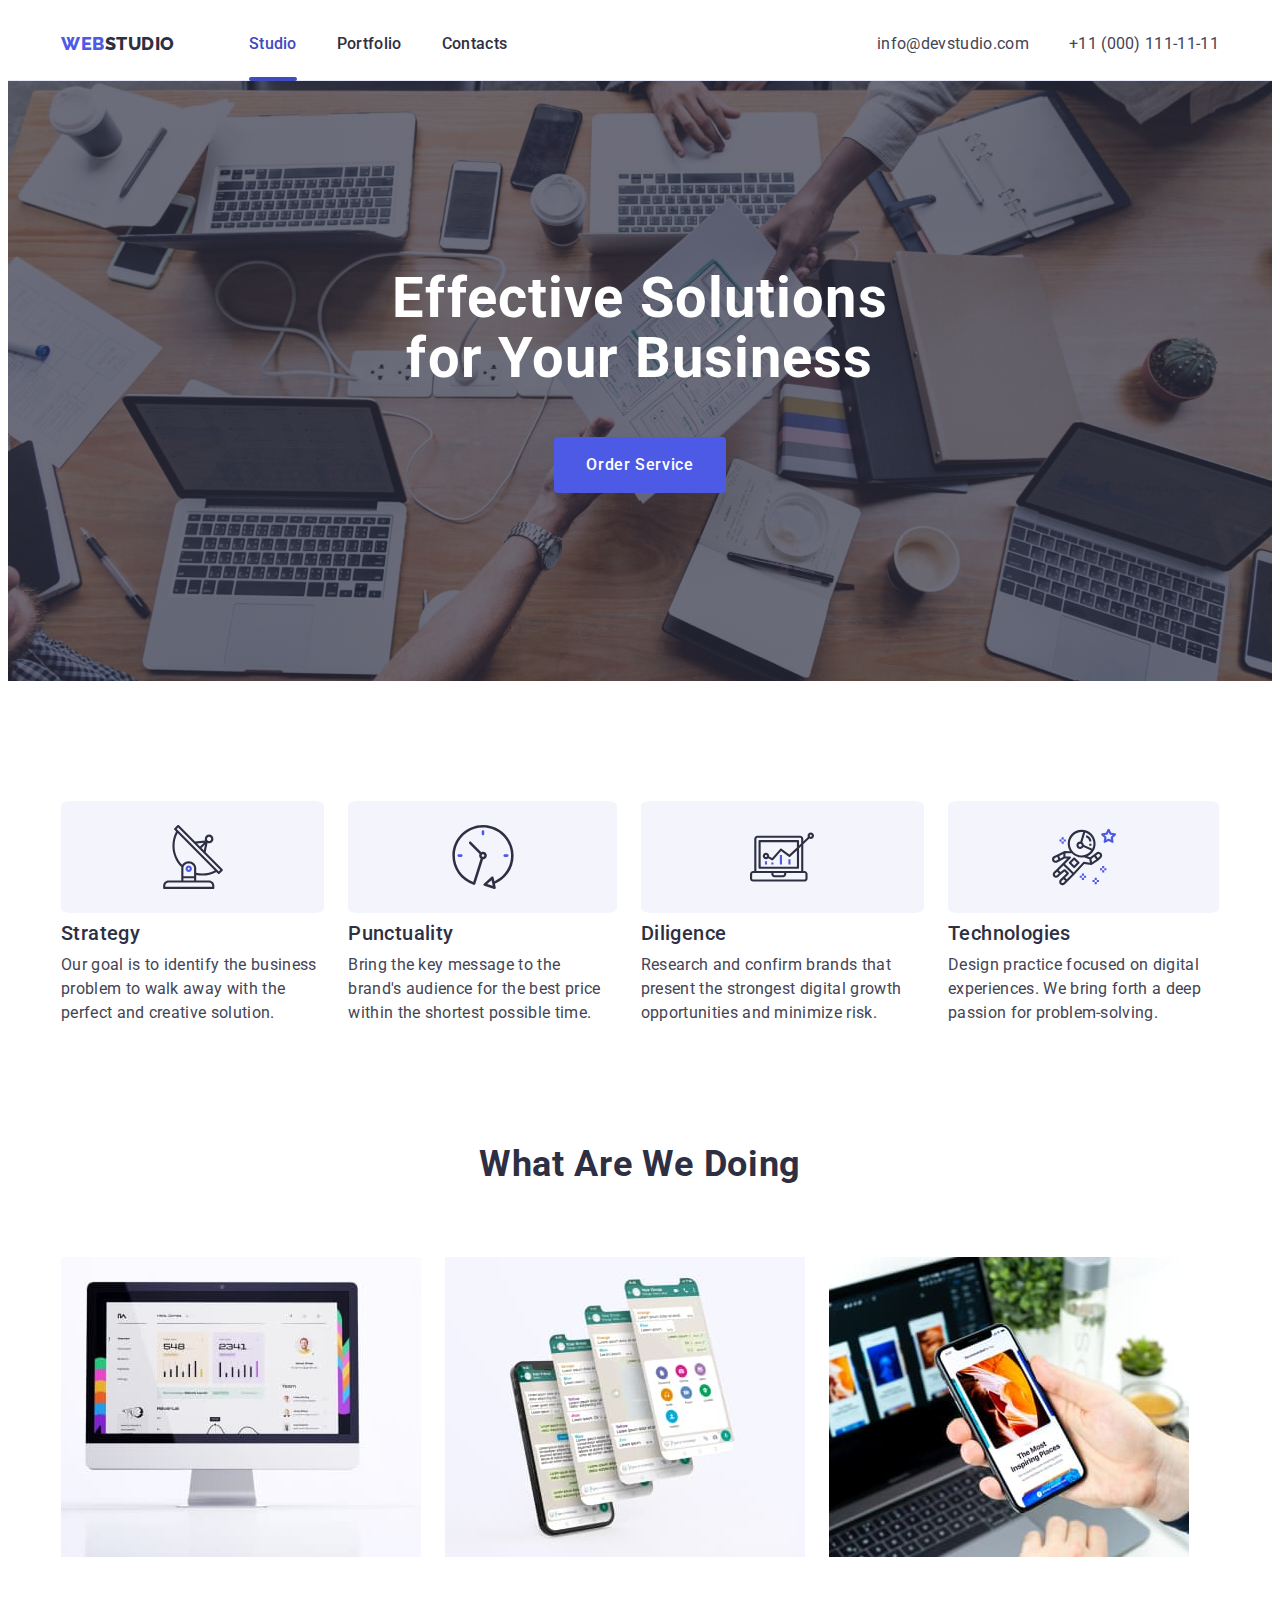
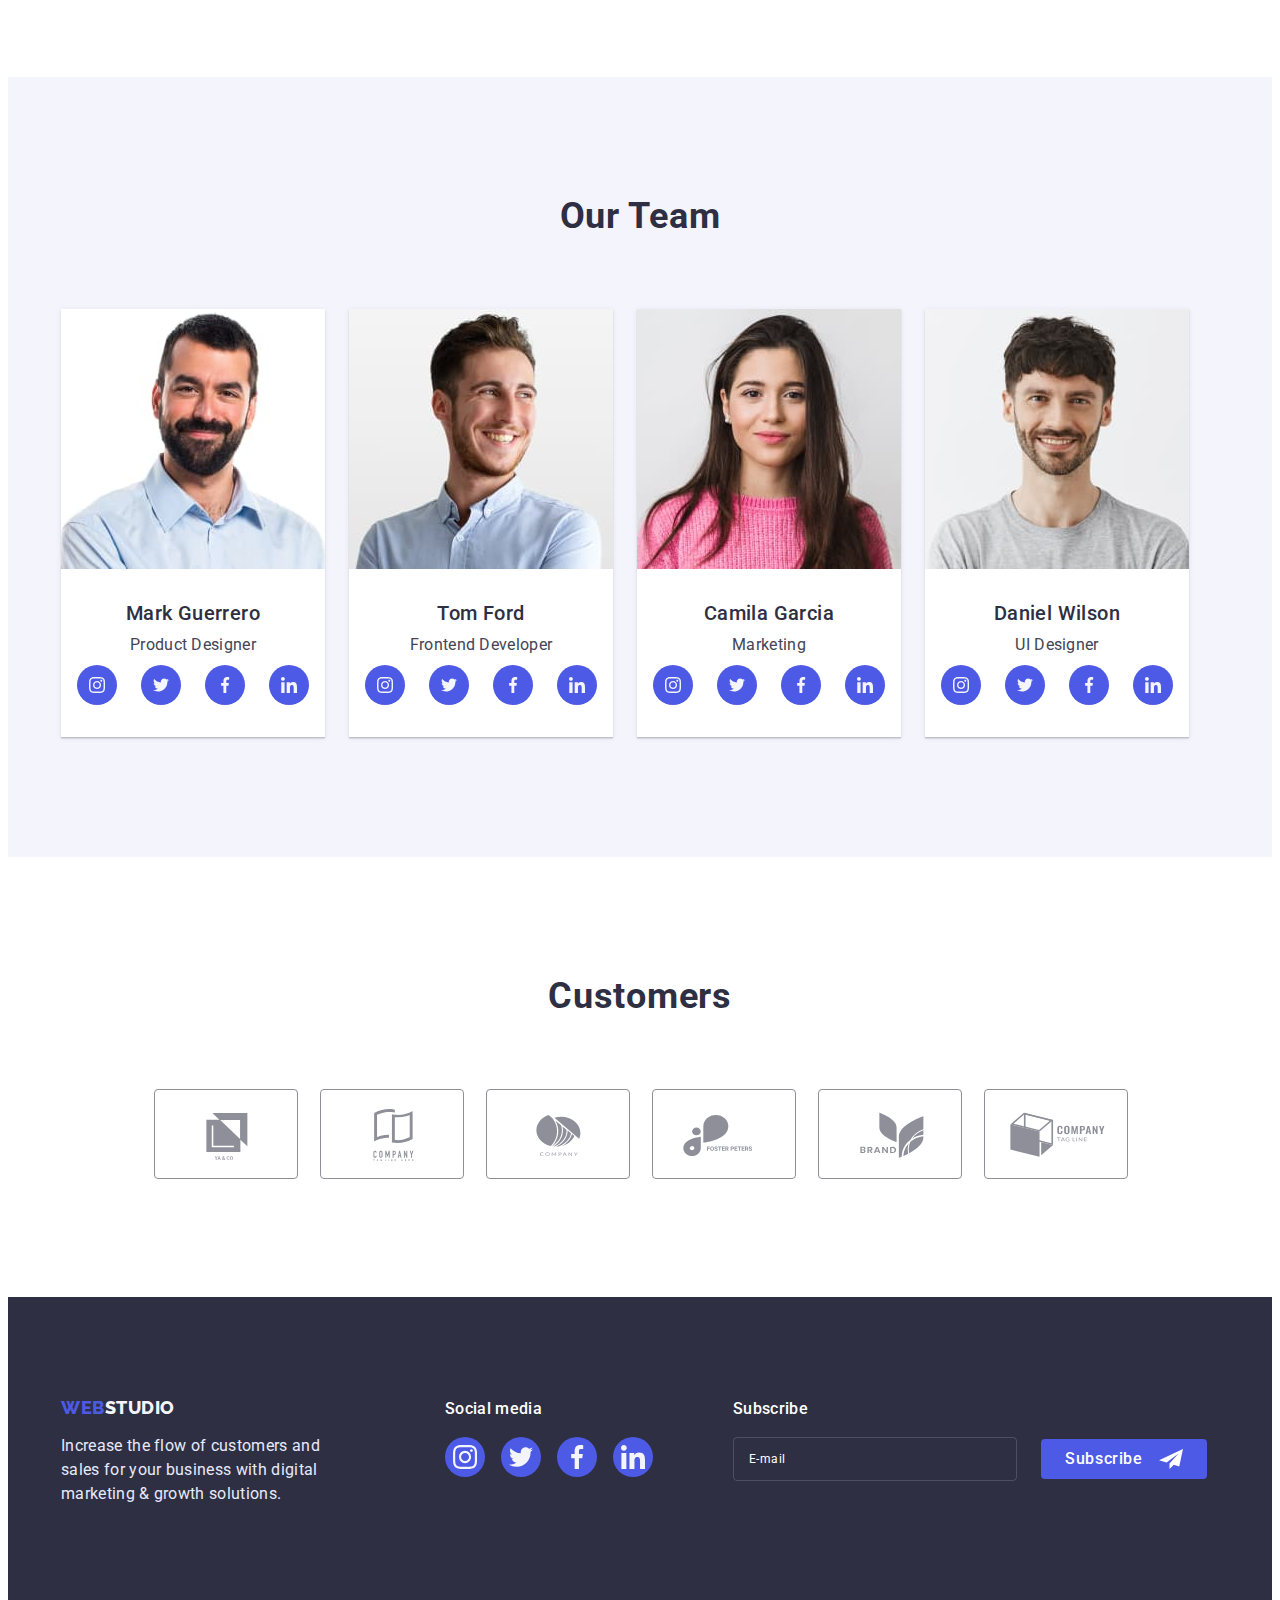
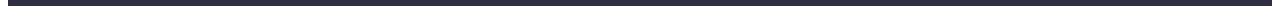
==== index.html @ 62ada39b "Initial commit" ====
<!DOCTYPE html>
<html lang="en">
  <head>
    <meta charset="UTF-8" />
    <meta http-equiv="X-UA-Compatible" content="IE=edge" />
    <meta
      name="viewport"
      content="width=device-width, initial-scale=1.0"
    />
    <link
      rel="preconnect"
      href="https://fonts.googleapis.com"
    />
    <link
      rel="preconnect"
      href="https://fonts.gstatic.com"
      crossorigin
    />
    <link
      href="https://fonts.googleapis.com/css2?family=Raleway:wght@800&family=Roboto:wght@400;500;700;900&display=swap"
      rel="stylesheet"
    />
    <link
      rel="stylesheet"
      href="https://cdnjs.cloudflare.com/ajax/libs/modern-normalize/1.1.0/modern-normalize.min.css"
      integrity="sha512-wpPYUAdjBVSE4KJnH1VR1HeZfpl1ub8YT/NKx4PuQ5NmX2tKuGu6U/JRp5y+Y8XG2tV+wKQpNHVUX03MfMFn9Q=="
      crossorigin="anonymous"
      referrerpolicy="no-referrer"
    />
    <title>Studio</title>
    <link rel="stylesheet" href="./css/styles.css" />
  </head>
  <body>
    <!-- header -->
    <header class="header">
      <div class="header-container container">
        <nav class="header-nav">
          <a href="./index.html" class="header-logo link">
            Web<span class="logo-web">Studio</span>
          </a>

          <ul class="header-list list">
            <li class="header-item">
              <a
                href="./index.html"
                class="header-link link active"
                >Studio</a
              >
            </li>

            <li class="header-item">
              <a
                href="./portfolio.html"
                class="header-link link"
                >Portfolio</a
              >
            </li>

            <li class="header-item">
              <a href="" class="header-link link"
                >Contacts</a
              >
            </li>
          </ul>
        </nav>

        <address class="header-address">
          <ul class="header-adderess-list list">
            <li class="header-adderess-item">
              <a
                href="mailto:info@devstudio.com"
                class="header-address-link link"
                >info@devstudio.com</a
              >
            </li>

            <li class="header-adder-item">
              <a
                href="tel:+110001111111"
                class="header-address-link link"
                >+11 (000) 111-11-11</a
              >
            </li>
          </ul>
        </address>
      </div>
    </header>

    <!-- main -->
    <!-- hero -->
    <section class="hero">
      <div class="hero-container container">
        <h1 class="hero-title">
          Effective Solutions for Your Business
        </h1>
        <button
          type="button"
          data-modal-open
          class="hero-btn"
        >
          Order Service
        </button>
      </div>
    </section>

    <!-- section 1 -->
    <section class="option section">
      <div class="container">
        <h2 class="visually-hidden">Option</h2>
        <ul class="option-list list">
          <li class="option-item">
            <div class="option-icon-wrap">
              <svg
                class="option-icon"
                width="64"
                height="64"
              >
                <use
                  href="./images/icons.svg#icon-antenna"
                ></use>
              </svg>
            </div>
            <h3 class="option-subtitle">Strategy</h3>
            <p class="option-text">
              Our goal is to identify the business problem
              to walk away with the perfect and creative
              solution.
            </p>
          </li>

          <li class="option-item">
            <div class="option-icon-wrap">
              <svg
                class="option-icon"
                width="64"
                height="64"
              >
                <use
                  href="./images/icons.svg#icon-clock"
                ></use>
              </svg>
            </div>
            <h3 class="option-subtitle">Punctuality</h3>
            <p class="option-text">
              Bring the key message to the brand's audience
              for the best price within the shortest
              possible time.
            </p>
          </li>

          <li class="option-item">
            <div class="option-icon-wrap">
              <svg
                class="option-icon"
                width="64"
                height="64"
              >
                <use
                  href="./images/icons.svg#icon-diagram"
                ></use>
              </svg>
            </div>
            <h3 class="option-subtitle">Diligence</h3>
            <p class="option-text">
              Research and confirm brands that present the
              strongest digital growth opportunities and
              minimize risk.
            </p>
          </li>

          <li class="option-item">
            <div class="option-icon-wrap">
              <svg
                class="option-icon"
                width="64"
                height="64"
              >
                <use
                  href="./images/icons.svg#icon-astronaut"
                ></use>
              </svg>
            </div>
            <h3 class="option-subtitle">Technologies</h3>
            <p class="option-text">
              Design practice focused on digital
              experiences. We bring forth a deep passion for
              problem-solving.
            </p>
          </li>
        </ul>
      </div>
    </section>

    <!-- section 2 -->
    <section class="works">
      <div class="works-container container">
        <h2 class="works-title">What are we doing</h2>
        <ul class="works-list list">
          <li class="works-item">
            <img
              src="./images/section2/1.jpg"
              alt="computer"
              width="360"
              height="300"
            />
          </li>

          <li class="works-item">
            <img
              src="./images/section2/2.jpg"
              alt="addition"
              width="360"
              height="300"
            />
          </li>

          <li class="works-item">
            <img
              src="./images/section2/3.jpg"
              alt="mobilie"
              width="360"
              height="300"
            />
          </li>
        </ul>
      </div>
    </section>

    <!-- section 3 -->
    <section class="team section">
      <div class="container">
        <h2 class="team-title">Our Team</h2>
        <ul class="team-list list">
          <li class="team-item">
            <img
              src="./images/section3/1mark.jpg"
              alt="Mark Guerrero"
              width="264"
              height="260"
            />
            <div class="info">
              <h3 class="team-subtitle">Mark Guerrero</h3>
              <p class="team-text">Product Designer</p>
              <ul class="team-soc-list list">
                <li class="team-soc-item">
                  <a href="" class="team-soc-link link">
                    <svg
                      class="team-soc-icon"
                      width="16"
                      height="16"
                    >
                      <use
                        href="./images/icons.svg#icon-instagram"
                      ></use>
                    </svg>
                  </a>
                </li>
                <li class="team-soc-item">
                  <a href="" class="team-soc-link link">
                    <svg
                      class="team-soc-icon"
                      width="16"
                      height="16"
                    >
                      <use
                        href="./images/icons.svg#icon-twitter"
                      ></use>
                    </svg>
                  </a>
                </li>
                <li class="team-soc-item">
                  <a href="" class="team-soc-link link">
                    <svg
                      class="team-soc-icon"
                      width="16"
                      height="16"
                    >
                      <use
                        href="./images/icons.svg#icon-facebook"
                      ></use>
                    </svg>
                  </a>
                </li>
                <li class="team-soc-item">
                  <a href="" class="team-soc-link link">
                    <svg
                      class="team-soc-icon"
                      width="16"
                      height="16"
                    >
                      <use
                        href="./images/icons.svg#icon-linkedin"
                      ></use>
                    </svg>
                  </a>
                </li>
              </ul>
            </div>
          </li>

          <li class="team-item">
            <img
              src="./images/section3/2tom.jpg"
              alt="Tom Ford"
              width="264"
              height="260"
            />
            <div class="info">
              <h3 class="team-subtitle">Tom Ford</h3>
              <p class="team-text">Frontend Developer</p>
              <ul class="team-soc-list list">
                <li class="team-soc-item">
                  <a href="" class="team-soc-link link">
                    <svg
                      class="team-soc-icon"
                      width="16"
                      height="16"
                    >
                      <use
                        href="./images/icons.svg#icon-instagram"
                      ></use>
                    </svg>
                  </a>
                </li>
                <li class="team-soc-item">
                  <a href="" class="team-soc-link link">
                    <svg
                      class="team-soc-icon"
                      width="16"
                      height="16"
                    >
                      <use
                        href="./images/icons.svg#icon-twitter"
                      ></use>
                    </svg>
                  </a>
                </li>
                <li class="team-soc-item">
                  <a href="" class="team-soc-link link">
                    <svg
                      class="team-soc-icon"
                      width="16"
                      height="16"
                    >
                      <use
                        href="./images/icons.svg#icon-facebook"
                      ></use>
                    </svg>
                  </a>
                </li>
                <li class="team-soc-item">
                  <a href="" class="team-soc-link link">
                    <svg
                      class="team-soc-icon"
                      width="16"
                      height="16"
                    >
                      <use
                        href="./images/icons.svg#icon-linkedin"
                      ></use>
                    </svg>
                  </a>
                </li>
              </ul>
            </div>
          </li>

          <li class="team-item">
            <img
              src="./images/section3/3camila.jpg"
              alt="Camila Garcia"
              width="264"
              height="260"
            />
            <div class="info">
              <h3 class="team-subtitle">Camila Garcia</h3>
              <p class="team-text">Marketing</p>
              <ul class="team-soc-list list">
                <li class="team-soc-item">
                  <a href="" class="team-soc-link link">
                    <svg
                      class="team-soc-icon"
                      width="16"
                      height="16"
                    >
                      <use
                        href="./images/icons.svg#icon-instagram"
                      ></use>
                    </svg>
                  </a>
                </li>
                <li class="team-soc-item">
                  <a href="" class="team-soc-link link">
                    <svg
                      class="team-soc-icon"
                      width="16"
                      height="16"
                    >
                      <use
                        href="./images/icons.svg#icon-twitter"
                      ></use>
                    </svg>
                  </a>
                </li>
                <li class="team-soc-item">
                  <a href="" class="team-soc-link link">
                    <svg
                      class="team-soc-icon"
                      width="16"
                      height="16"
                    >
                      <use
                        href="./images/icons.svg#icon-facebook"
                      ></use>
                    </svg>
                  </a>
                </li>
                <li class="team-soc-item">
                  <a href="" class="team-soc-link link">
                    <svg
                      class="team-soc-icon"
                      width="16"
                      height="16"
                    >
                      <use
                        href="./images/icons.svg#icon-linkedin"
                      ></use>
                    </svg>
                  </a>
                </li>
              </ul>
            </div>
          </li>

          <li class="team-item">
            <img
              src="./images/section3/4daniel.jpg"
              alt="Daniel Wilson"
              width="264"
              height="260"
            />
            <div class="info">
              <h3 class="team-subtitle">Daniel Wilson</h3>
              <p class="team-text">UI Designer</p>
              <ul class="team-soc-list list">
                <li class="team-soc-item">
                  <a href="" class="team-soc-link link">
                    <svg
                      class="team-soc-icon"
                      width="16"
                      height="16"
                    >
                      <use
                        href="./images/icons.svg#icon-instagram"
                      ></use>
                    </svg>
                  </a>
                </li>
                <li class="team-soc-item">
                  <a href="" class="team-soc-link link">
                    <svg
                      class="team-soc-icon"
                      width="16"
                      height="16"
                    >
                      <use
                        href="./images/icons.svg#icon-twitter"
                      ></use>
                    </svg>
                  </a>
                </li>
                <li class="team-soc-item">
                  <a href="" class="team-soc-link link">
                    <svg
                      class="team-soc-icon"
                      width="16"
                      height="16"
                    >
                      <use
                        href="./images/icons.svg#icon-facebook"
                      ></use>
                    </svg>
                  </a>
                </li>
                <li class="team-soc-item">
                  <a href="" class="team-soc-link link">
                    <svg
                      class="team-soc-icon"
                      width="16"
                      height="16"
                    >
                      <use
                        href="./images/icons.svg#icon-linkedin"
                      ></use>
                    </svg>
                  </a>
                </li>
              </ul>
            </div>
          </li>
        </ul>
      </div>
    </section>

    <!-- section 4 -->
    <section class="customers section">
      <div class="container">
        <h2 class="customers-title">Customers</h2>
        <ul class="customers-list list">
          <li class="customer-item">
            <a href="" class="customer-link link">
              <svg
                class="customer-icon"
                width="140"
                height="56"
              >
                <use
                  href="./images/icons.svg#icon-logo-1"
                ></use>
              </svg>
            </a>
          </li>
          <li class="customer-item">
            <a href="" class="customer-link link">
              <svg
                class="customer-icon"
                width="140"
                height="56"
              >
                <use
                  href="./images/icons.svg#icon-logo-2"
                ></use>
              </svg>
            </a>
          </li>
          <li class="customer-item">
            <a href="" class="customer-link link">
              <svg
                class="customer-icon"
                width="140"
                height="56"
              >
                <use
                  href="./images/icons.svg#icon-logo-3"
                ></use>
              </svg>
            </a>
          </li>
          <li class="customer-item">
            <a href="" class="customer-link link">
              <svg
                class="customer-icon"
                width="140"
                height="56"
              >
                <use
                  href="./images/icons.svg#icon-logo-4"
                ></use>
              </svg>
            </a>
          </li>
          <li class="customer-item">
            <a href="" class="customer-link link">
              <svg
                class="customer-icon"
                width="140"
                height="56"
              >
                <use
                  href="./images/icons.svg#icon-logo-5"
                ></use>
              </svg>
            </a>
          </li>
          <li class="customer-item">
            <a href="" class="customer-link link">
              <svg
                class="customer-icon"
                width="140"
                height="56"
              >
                <use
                  href="./images/icons.svg#icon-logo-6"
                ></use>
              </svg>
            </a>
          </li>
        </ul>
      </div>
    </section>

    <!-- footer -->
    <footer class="footer">
      <div class="footer-container container">
        <div class="footer-info">
          <a href="./index.html" class="footer-logo link">
            Web
            <span class="footer-logo-studio">Studio</span>
          </a>
          <p class="footer-text">
            Increase the flow of customers and sales for
            your business with digital marketing & growth
            solutions.
          </p>
        </div>
        <div class="footer-soc">
          <h3 class="footer-soc-title">Social media</h3>
          <ul class="footer-soc-list list">
            <li class="footer-soc-item">
              <a href="" class="footer-soc-link link">
                <svg
                  class="footer-soc-icon"
                  width="24"
                  height="24"
                >
                  <use
                    href="./images/icons.svg#icon-instagram"
                  ></use>
                </svg>
              </a>
            </li>
            <li class="footer-soc-item">
              <a href="" class="footer-soc-link link">
                <svg
                  class="footer-soc-icon"
                  width="24"
                  height="24"
                >
                  <use
                    href="./images/icons.svg#icon-twitter"
                  ></use>
                </svg>
              </a>
            </li>
            <li class="footer-soc-item">
              <a href="" class="footer-soc-link link">
                <svg
                  class="footer-soc-icon"
                  width="24"
                  height="24"
                >
                  <use
                    href="./images/icons.svg#icon-facebook"
                  ></use>
                </svg>
              </a>
            </li>
            <li class="footer-soc-item">
              <a href="" class="footer-soc-link link">
                <svg
                  class="footer-soc-icon"
                  width="24"
                  height="24"
                >
                  <use
                    href="./images/icons.svg#icon-linkedin"
                  ></use>
                </svg>
              </a>
            </li>
          </ul>
        </div>
        <div class="footer-subscribe">
          <h3 class="footer-subscribe-title">Subscribe</h3>
          <form class="footer-subscribe-form">
            <input
              type="email"
              name="subscribe-email"
              id="subscribe-email"
              class="footer-subscribe-email"
              required
              placeholder=" "
            />
            <label
              for="subscribe-email"
              class="footer-subscribe-label"
              >E-mail</label
            >
            <button
              class="footer-subscribe-btn"
              type="submit"
            >
              Subscribe
              <svg
                width="24"
                height="24"
                class="footer-subscribe-btn-icon"
              >
                <use
                  href="./images/icons.svg#icon-telegram"
                ></use>
              </svg>
            </button>
          </form>
        </div>
      </div>
    </footer>

    <div class="backdrop is-hidden" data-modal>
      <div class="modal">
        <button
          type="button"
          data-modal-close
          class="modal-btn-close"
        >
          <svg class="icon-close" width="8" height="8">
            <use href="./images/icons.svg#icon-close"></use>
          </svg>
        </button>

        <p class="modal-title">
          Leave your contacts and we will call you back
        </p>
        <form class="modal-form">
          <label class="modal-label" for="user-name"
            >Name</label
          >
          <div class="modal-wrap">
            <input
              type="text"
              name="user-name"
              id="user-name"
              class="modal-input"
              placeholder=""
              required
            />
            <svg
              class="modal-input-icon"
              width="18"
              height="24"
            >
              <use
                href="./images/icons.svg#icon-person"
              ></use>
            </svg>
          </div>
          <label class="modal-label" for="user-tel"
            >Phone</label
          >
          <div class="modal-wrap">
            <input
              type="text"
              name="user-tel"
              id="user-tel"
              class="modal-input"
              placeholder=""
              required
            />
            <svg
              class="modal-input-icon"
              width="18"
              height="24"
            >
              <use
                href="./images/icons.svg#icon-phone"
              ></use>
            </svg>
          </div>
          <label class="modal-label" for="user-email"
            >Email</label
          >
          <div class="modal-wrap">
            <input
              type="text"
              name="user-email"
              id="user-email"
              class="modal-input"
              placeholder=""
              required
            />
            <svg
              class="modal-input-icon"
              width="18"
              height="24"
            >
              <use
                href="./images/icons.svg#icon-email"
              ></use>
            </svg>
          </div>
          <label class="modal-label" for="user-comment"
            >Comment</label
          >
          <textarea
            name="user-comment"
            id="user-comment"
            class="modal-textarea modal-input"
            rows="5"
            placeholder="Text input"
          ></textarea>
          <div class="modal-checkbox-wrap">
            
            <label class="modal-field">
              <input
            class="modal-checkbox visually-hidden"
              type="checkbox"
              name="checkbox"
              value="check"
            />
              <span class="modal-check-icon">
                <svg class="icon-close" width="10" height="8">
                  <use href="./images/icons.svg#icon-check"></use>
                </svg>
              </span>
              <span class="modal-label-check modal-label"
                >I accept the terms and conditions of the
                <a href="" class="modal-link link"
                  >Privacy Policy</a
                ></span
              >
            </label>
          </div>
          <button type="submit" class="modal-btn">
            Send
          </button>
        </form>
      </div>
    </div>

    <script src="./js/modal.js"></script>
  </body>
</html>
---- css/styles.css ----
:root {
  --color-iris: #4d5ae5ff;
  --color-ocean: #404bbfff;
  --color-navy-blue: #2e2f42ff;
  --color-green: #31d0aaff;
  --color-slate: #434455ff;
  --color-light-slate: #8e8f99ff;
  --color-cornflower: #e7e9fcff;
  --color-cloud: #f4f4fdff;
  --color-navy-blue-modal: #2e2f4266;
  --color-grey: #2e2f42b3;
  --color-white: #ffffff;
  --color-modal: #fcfcfc;
  --box-shadow-card: 0px 1px 6px rgba(46, 47, 66, 0.08),
    0px 1px 1px rgba(46, 47, 66, 0.16),
    0px 2px 1px rgba(46, 47, 66, 0.08);
  --box-shadow-btn: 0px 3px 1px rgba(0, 0, 0, 0.1),
    0px 2px 1px rgba(0, 0, 0, 0.08),
    0px 2px 2px rgba(0, 0, 0, 0.12);
}

p,
h1,
h2,
h3,
h4,
h5,
h6 {
  margin: 0;
}

ul {
  margin: 0;
  padding-left: 0;
}
img {
  display: block;
  max-width: 100%;
  height: auto;
}

button {
  display: block;
  cursor: pointer;
}

body {
  background-color: var(--color-white);
  font-family: "Roboto", sans-serif;
  color: var(--color-slate);
}

.list {
  list-style: none;
}

.link {
  text-decoration: none;
}
.container {
  width: 1158px;
  padding: 0 15px;
  margin: 0 auto;
}
.section {
  padding-top: 120px;
  padding-bottom: 120px;
}

.no-scroll {
  overflow: hidden;
}

.visually-hidden {
  position: absolute;
  width: 1px;
  height: 1px;
  margin: -1px;
  border: 0;
  padding: 0;

  clip: rect(0 0 0 0);
  overflow: hidden;
}
/* ---------------------------------HEADER-------------------------------- */
.header {
  border-bottom: 1px solid var(--color-cornflower);
}

.header-container {
  display: flex;
  align-items: center;
  padding-top: 24px;
  padding-bottom: 24px;
}

.header-nav {
  display: flex;
  gap: 74px;
}

.header-logo {
  font-family: "Raleway", sans-serif;
  font-weight: 800;
  font-size: 18px;
  line-height: 1.17;
  display: flex;
  align-items: center;
  letter-spacing: 0.03em;
  text-transform: uppercase;
  color: var(--color-iris);
}

.logo-web {
  color: var(--color-navy-blue);
}

.header-list {
  display: flex;
  gap: 40px;
}

.header-link {
  font-weight: 500;
  font-size: 16px;
  line-height: 1.5;
  letter-spacing: 0.02em;
  color: var(--color-navy-blue);

  transition: color 250ms cubic-bezier(0.4, 0, 0.2, 1);
}

.header-link:is(:hover, :focus) {
  color: var(--color-ocean);
}

.active {
  position: relative;
  color: var(--color-ocean);
}

.active::after {
  content: "";
  position: absolute;
  left: 0;
  bottom: -28px;
  width: 100%;
  height: 4px;
  border-radius: 2px;
  background-color: var(--color-ocean);
  display: block;
}

.header-address {
  font-style: normal;
  margin-left: auto;
}

.header-adderess-list {
  display: flex;
  gap: 40px;
}

.header-address-link {
  font-size: 16px;
  line-height: 1.5;
  letter-spacing: 0.02em;
  color: var(--color-slate);

  transition: color 250ms cubic-bezier(0.4, 0, 0.2, 1);
}

.header-address-link:is(:hover, :focus) {
  color: var(--color-ocean);
}

/* ---------------------------------HERO-------------------------------- */
.hero {
  max-width: 1440px;
  height: 600px;
  margin: 0 auto;
  background-color: var(--color-navy-blue);
  background-image: linear-gradient(
      rgba(46, 47, 66, 0.7),
      rgba(46, 47, 66, 0.7)
    ),
    url(../images/hero-bg.jpg);
  max-width: 1440px;
  background-repeat: no-repeat;
  background-position: center;
  background-size: cover;
}

.hero-container {
  padding: 188px 0;
}
.hero-title {
  max-width: 496px;
  font-size: 56px;
  line-height: 1.07;
  letter-spacing: 0.02em;
  color: var(--color-white);
  text-align: center;
  margin: 0 auto 48px;
}

.hero-btn {
  font-family: inherit;
  font-weight: 500;
  font-size: 16px;
  line-height: 1.5;
  letter-spacing: 0.04em;
  color: var(--color-white);
  background-color: var(--color-iris);
  border-radius: 4px;
  border: 0;
  padding: 16px 32px;
  margin: 0 auto;

  transition: background-color 250ms
    cubic-bezier(0.4, 0, 0.2, 1);
}

.hero-btn:is(:hover, :focus) {
  background-color: var(--color-ocean);
}

/* ---------------------------------SECTION1 OPTION-------------------------------- */
.option-list {
  display: flex;
  gap: 24px;
}

.option-item {
  width: calc((100%-72) / 4);
}

.option-icon-wrap {
  width: 100%;
  height: 112px;
  border-radius: 4%;
  background-color: var(--color-cloud);
  display: flex;
  align-items: center;
  justify-content: center;
  margin-bottom: 8px;
}

.option-subtitle {
  font-weight: 500;
  font-size: 20px;
  line-height: 1.2;
  letter-spacing: 0.02em;
  color: var(--color-navy-blue);
  padding-bottom: 8px;
}

.option-text {
  font-size: 16px;
  line-height: 1.5;
  letter-spacing: 0.02em;
}

/* ---------------------------------SECTION2 WORKS-------------------------------- */
.works-container {
  padding-bottom: 120px;
}

.works-title {
  font-size: 36px;
  line-height: 1.11;
  text-align: center;
  letter-spacing: 0.02em;
  text-transform: capitalize;
  color: var(--color-navy-blue);
  margin-bottom: 72px;
}

.works-list {
  display: flex;
  gap: 24px;
}

/* ---------------------------------SECTION3 TEAM -------------------------------- */
.team {
  background-color: var(--color-cloud);
}

.team-title {
  font-size: 36px;
  line-height: 1.11;
  text-align: center;
  letter-spacing: 0.02em;
  text-transform: capitalize;
  color: var(--color-navy-blue);
  margin-bottom: 72px;
}

.team-list {
  display: flex;
  gap: 24px;
}

.team-item {
  width: calc((100%-72px) / 4);
  background-color: var(--color-white);
  box-shadow: var(--box-shadow-card);
}

.team-item > .info {
  padding: 32px 16px;
  text-align: center;
}

.team-subtitle {
  font-weight: 500;
  font-size: 20px;
  line-height: 1.2;
  letter-spacing: 0.02em;
  color: var(--color-navy-blue);
  margin-bottom: 8px;
}

.team-text {
  font-size: 16px;
  line-height: 1.5;
  letter-spacing: 0.02em;
  margin-bottom: 8px;
}

.team-soc-list {
  display: flex;
  justify-content: center;
  gap: 24px;
}

.team-soc-item {
  width: 40px;
  height: 40px;
}

.team-soc-link {
  width: 100%;
  height: 100%;
  border-radius: 50%;
  background-color: var(--color-iris);
  display: flex;
  align-items: center;
  justify-content: center;
  color: var(--color-cloud);
  transition: background-color 250ms
    cubic-bezier(0.4, 0, 0.2, 1);
}

.team-soc-icon {
  fill: currentColor;
}

.team-soc-link:is(:hover, :focus) {
  background-color: var(--color-ocean);
}
/* ---------------------------------CUSTOMERS-------------------------------- */
.customers-title {
  font-weight: 700;
  font-size: 36px;
  line-height: 1.11;
  text-align: center;
  letter-spacing: 0.02em;
  text-transform: capitalize;
  color: var(--color-navy-blue);
  margin-bottom: 72px;
}

.customers-list {
  display: flex;
  justify-content: center;
  gap: 24px;
}

.customer-item {
  width: calc((100%-120px) / 6);
  height: 88px;
}
.customer-link {
  width: 100%;
  height: 100%;
  border-radius: 4px;
  display: flex;
  align-items: center;
  justify-content: center;
  color: var(--color-light-slate);
  border: 1px solid var(--color-light-slate);

  transition: color 250ms cubic-bezier(0.4, 0, 0.2, 1),
    border 250ms cubic-bezier(0.4, 0, 0.2, 1);
}

.customer-icon {
  fill: currentColor;
}

.customer-link:is(:hover, :focus) {
  color: var(--color-ocean);
  border: 1px solid var(--color-ocean);
}
/* ---------------------------------FOOTER-------------------------------- */
.footer {
  background-color: var(--color-navy-blue);
}
.footer-container {
  display: flex;
}
.footer-container {
  padding-top: 100px;
  padding-bottom: 100px;
}

.footer-info {
  margin-right: 120px;
}

.footer-logo {
  font-family: "Raleway", sans-serif;
  font-weight: 800;
  font-size: 18px;
  line-height: 1.17;
  display: flex;
  align-items: center;
  letter-spacing: 0.03em;
  text-transform: uppercase;
  color: var(--color-iris);
  margin-bottom: 16px;
}

.footer-logo-studio {
  color: var(--color-cloud);
}

.footer-text {
  font-size: 16px;
  line-height: 1.5;
  letter-spacing: 0.02em;
  color: var(--color-cornflower);
  width: 264px;
}

.footer-soc {
  margin-right: 80px;
}

.footer-soc-title {
  font-weight: 500;
  font-size: 16px;
  line-height: 1.5;
  letter-spacing: 0.02em;
  color: var(--color-white);
  margin-bottom: 16px;
}
.footer-soc-list {
  display: flex;
  justify-content: center;
  gap: 16px;
}

.footer-soc-item {
  width: 40px;
  height: 40px;
}
.footer-soc-link {
  width: 100%;
  height: 100%;
  border-radius: 50%;
  background-color: var(--color-iris);
  display: flex;
  align-items: center;
  justify-content: center;
  color: var(--color-cloud);
  transition: background-color 250ms
    cubic-bezier(0.4, 0, 0.2, 1);
}

.footer-soc-icon {
  fill: currentColor;
}

.footer-soc-link:is(:hover, :focus) {
  background-color: var(--color-green);
}

.footer-subscribe-title {
  display: block;
  font-weight: 500;
  font-size: 16px;
  line-height: 1.5;
  letter-spacing: 0.02em;
  color: var(--color-white);
  margin-bottom: 16px;
}
.footer-subscribe-form {
  display: flex;
  align-items: center;
  gap: 24px;
}

.footer-subscribe-email {
  position: relative;
  width: 264px;
  height: 40px;
  border: 1px solid var(--color-white);
  outline: transparent;
  opacity: 0.15;
  border-radius: 4px;
  background-color: transparent;
  font-weight: 400;
  font-size: 12px;
  line-height: 2;
  letter-spacing: 0.04em;
  color: var(--color-white);
  padding-left: 16px;
}

.footer-subscribe-label {
  position: absolute;
  font-weight: 400;
  font-size: 12px;
  line-height: 2;
  letter-spacing: 0.04em;
  color: var(--color-white);
  padding-left: 16px;
  opacity: 1;
  transition: transform 250ms cubic-bezier(0.4, 0, 0.2, 1),
    opacity 250ms cubic-bezier(0.4, 0, 0.2, 1);
}

.footer-subscribe-email:focus{
  opacity: 1;
}

.footer-subscribe-email:focus + .footer-subscribe-label,
.footer-subscribe-email:not(:placeholder-shown)
  + .footer-subscribe-label {
  transform: translateY(-100%);
  opacity: 0;
}

.footer-subscribe-btn {
  display: flex;
  font-family: inherit;
  font-weight: 500;
  font-size: 16px;
  line-height: 1.5;
  letter-spacing: 0.04em;
  color: var(--color-white);
  background-color: var(--color-iris);
  border-radius: 4px;
  border: 0;
  padding: 8px 24px;
}
.footer-subscribe-btn-icon {
  fill: currentColor;
  margin-left: 16px;
}

.footer-subscribe-btn:is(:hover, :focus) {
  background-color: var(--color-ocean);
}
/* ---------------------------------PORTFOLIO-------------------------------- */
/* ---------------------------------PORTFOLIO FILTERS-------------------------------- */
.portfolio {
  padding: 96px 0 120px;
}

.filters-list {
  display: flex;
  gap: 24px;
  justify-content: center;
  margin-bottom: 72px;
}

.filters-btn {
  font-family: inherit;
  font-weight: 500;
  font-size: 16px;
  line-height: 1.5;
  padding: 12px 24px;
  text-align: center;
  letter-spacing: 0.04em;
  color: var(--color-iris);
  background: var(--color-cloud);
  border: 1px solid var(--color-cornflower);
  border-radius: 4px;

  transition: color 250ms cubic-bezier(0.4, 0, 0.2, 1),
    background-color 250ms cubic-bezier(0.4, 0, 0.2, 1),
    border 250ms cubic-bezier(0.4, 0, 0.2, 1),
    box-shadow 250ms cubic-bezier(0.4, 0, 0.2, 1);
}

.filters-btn:is(:hover, :focus) {
  color: var(--color-white);
  background-color: var(--color-ocean);
  border: 1px solid var(--color-ocean);
  box-shadow: var(--box-shadow-btn);
}

/* ---------------------------------PORTFOLIO EXEMPLE-------------------------------- */
.exemple-list {
  display: flex;
  flex-wrap: wrap;
  gap: 48px 24px;
}

.exemple-item {
  width: calc((100% - 48px) / 3);

  transition: box-shadow 250ms cubic-bezier(0.4, 0, 0.2, 1);
}

.exemple-item:is(:hover, :focus) {
  box-shadow: var(--box-shadow-card);
}

.exemple-link {
  display: block;
}

.exemple-cover-wrap {
  position: relative;
  overflow: hidden;
}

.exemple-cover-text {
  position: absolute;
  top: 0;
  width: 100%;
  height: 100%;
  font-size: 16px;
  line-height: 1.5;
  letter-spacing: 0.02em;
  color: var(--color-cloud);
  background-color: var(--color-iris);
  padding: 32px 40px;
  transform: translateY(100%);

  transition: transform 250ms cubic-bezier(0.4, 0, 0.2, 1);
}

.exemple-link:is(:hover, :focus) .exemple-cover-text {
  transform: translateY(0);
}

.card-tumb {
  padding: 32px 16px;
  border: 1px solid var(--color-cornflower);
  border-top: none;
}

.exemple-subtite {
  font-weight: 500;
  font-size: 20px;
  line-height: 1.2;
  letter-spacing: 0.02em;
  color: var(--color-navy-blue);
  margin-bottom: 8px;
}

.exemple-text {
  font-size: 16px;
  line-height: 1.5;
  letter-spacing: 0.02em;
  color: var(--color-slate);
}

/* ---------------------------------MODAL-------------------------------- */
.backdrop {
  position: fixed;
  top: 0;
  width: 100%;
  height: 100%;
  background: var(--color-navy-blue-modal);

  transition: opacity 250ms cubic-bezier(0.4, 0, 0.2, 1),
    visibility 250ms cubic-bezier(0.4, 0, 0.2, 1);
}

.modal {
  position: absolute;
  width: 408px;
  min-height: 576px;
  background-color: var(--color-modal);
  border-radius: 4px;
  top: 50%;
  left: 50%;
  transform: translate(-50%, -50%) scale(1) rotate(0);
  opacity: 100%;
  padding: 24px;

  transition: transform 250ms cubic-bezier(0.4, 0, 0.2, 1),
    opacity 250ms cubic-bezier(0.4, 0, 0.2, 1);
}

.backdrop.is-hidden .modal {
  transform: translate(-50%, -50%) scale(2) rotate(270deg);
  opacity: 20%;
}

.modal-btn-close {
  width: 24px;
  height: 24px;
  background-color: var(--color-cornflower);
  border: 1px solid rgba(0, 0, 0, 0.1);
  border-radius: 50%;
  display: flex;
  justify-content: center;
  align-items: center;
  margin: 0 0 24px auto;

  transition: background-color 250ms
      cubic-bezier(0.4, 0, 0.2, 1),
    border 250ms cubic-bezier(0.4, 0, 0.2, 1);
}

.modal-btn-close:is(:hover, :focus) {
  background-color: var(--color-ocean);
  border: 0px;
}

.modal-title {
  font-weight: 500;
  font-size: 16px;
  line-height: 1.5;
  text-align: center;
  letter-spacing: 0.02em;
  color: var(--color-navy-blue);
}

.modal-label {
  font-weight: 400;
  font-size: 12px;
  line-height: 1.17;
  letter-spacing: 0.04em;
  color: var(--color-light-slate);
  margin-bottom: 4px;
}

.modal-wrap {
  position: relative;
  margin-bottom: 8px;
}
.modal-input {
  width: 100%;
  height: 45px;
  outline: transparent;
  border: 1px solid var(--color-navy-blue-modal);
  border-radius: 4px;
  padding-left: 38px;
  font-weight: 400;
  font-size: 12px;
  line-height: 1.17;
  letter-spacing: 0.04em;
  color: var(--color-navy-blue);
  transition: border-color 250ms
  cubic-bezier(0.4, 0, 0.2, 1);
}

.modal-input-icon {
  position: absolute;
  fill: currentColor;
  left: 16px;
  top: 50%;
  transform: translateY(-50%);
  transition: fill 250ms
  cubic-bezier(0.4, 0, 0.2, 1);
}

.modal-input:focus {
  border-color: var(--color-iris);
}

.modal-input:focus + .modal-input-icon {
  fill: var(--color-iris);
}

.modal-textarea {
  height: 120px;
  resize: none;
  padding: 8px 16px;
}

.modal-field {
  display: flex;
  align-items: center;
}

.modal-checkbox-wrap {
  margin: 16px auto 24px;
}

.modal-check-icon {
  display: flex;
  justify-content: center;
  align-items: center;
  width: 16px;
  height: 16px;
  margin-right: 8px;
  border: 1px solid var(--color-navy-blue-modal);
  border-radius: 2px;
  fill: transparent;

  transition: border-color 250ms
      cubic-bezier(0.4, 0, 0.2, 1),
    background-color 250ms cubic-bezier(0.4, 0, 0.2, 1),
    fill 250ms cubic-bezier(0.4, 0, 0.2, 1);
}

.modal-checkbox:checked + .modal-check-icon {
  border-color: transparent;
  background-color: var(--color-ocean);
  fill: var(--color-cloud);
}

.modal-label-check {
  margin: 0;
}

.modal-link {
  font-weight: 400;
  font-size: 12px;
  line-height: 1.33;
  letter-spacing: 0.04em;
  text-decoration-line: underline;
  color: var(--color-iris);
}

.modal-btn {
  width: 169px;
  height: 56px;
  font-family: inherit;
  font-weight: 500;
  font-size: 16px;
  line-height: 1.5;
  letter-spacing: 0.04em;
  color: var(--color-white);
  background-color: var(--color-iris);
  box-shadow: var(--box-shadow-btn);
  border-radius: 4px;
  border: 0;
  padding: 16px 32px;
  margin: 0 auto;

  transition: background-color 250ms
    cubic-bezier(0.4, 0, 0.2, 1);
}

.modal-btn:is(:hover, :focus) {
  background-color: var(--color-ocean);
}

.is-hidden {
  opacity: 0;
  visibility: hidden;
  pointer-events: none;
}
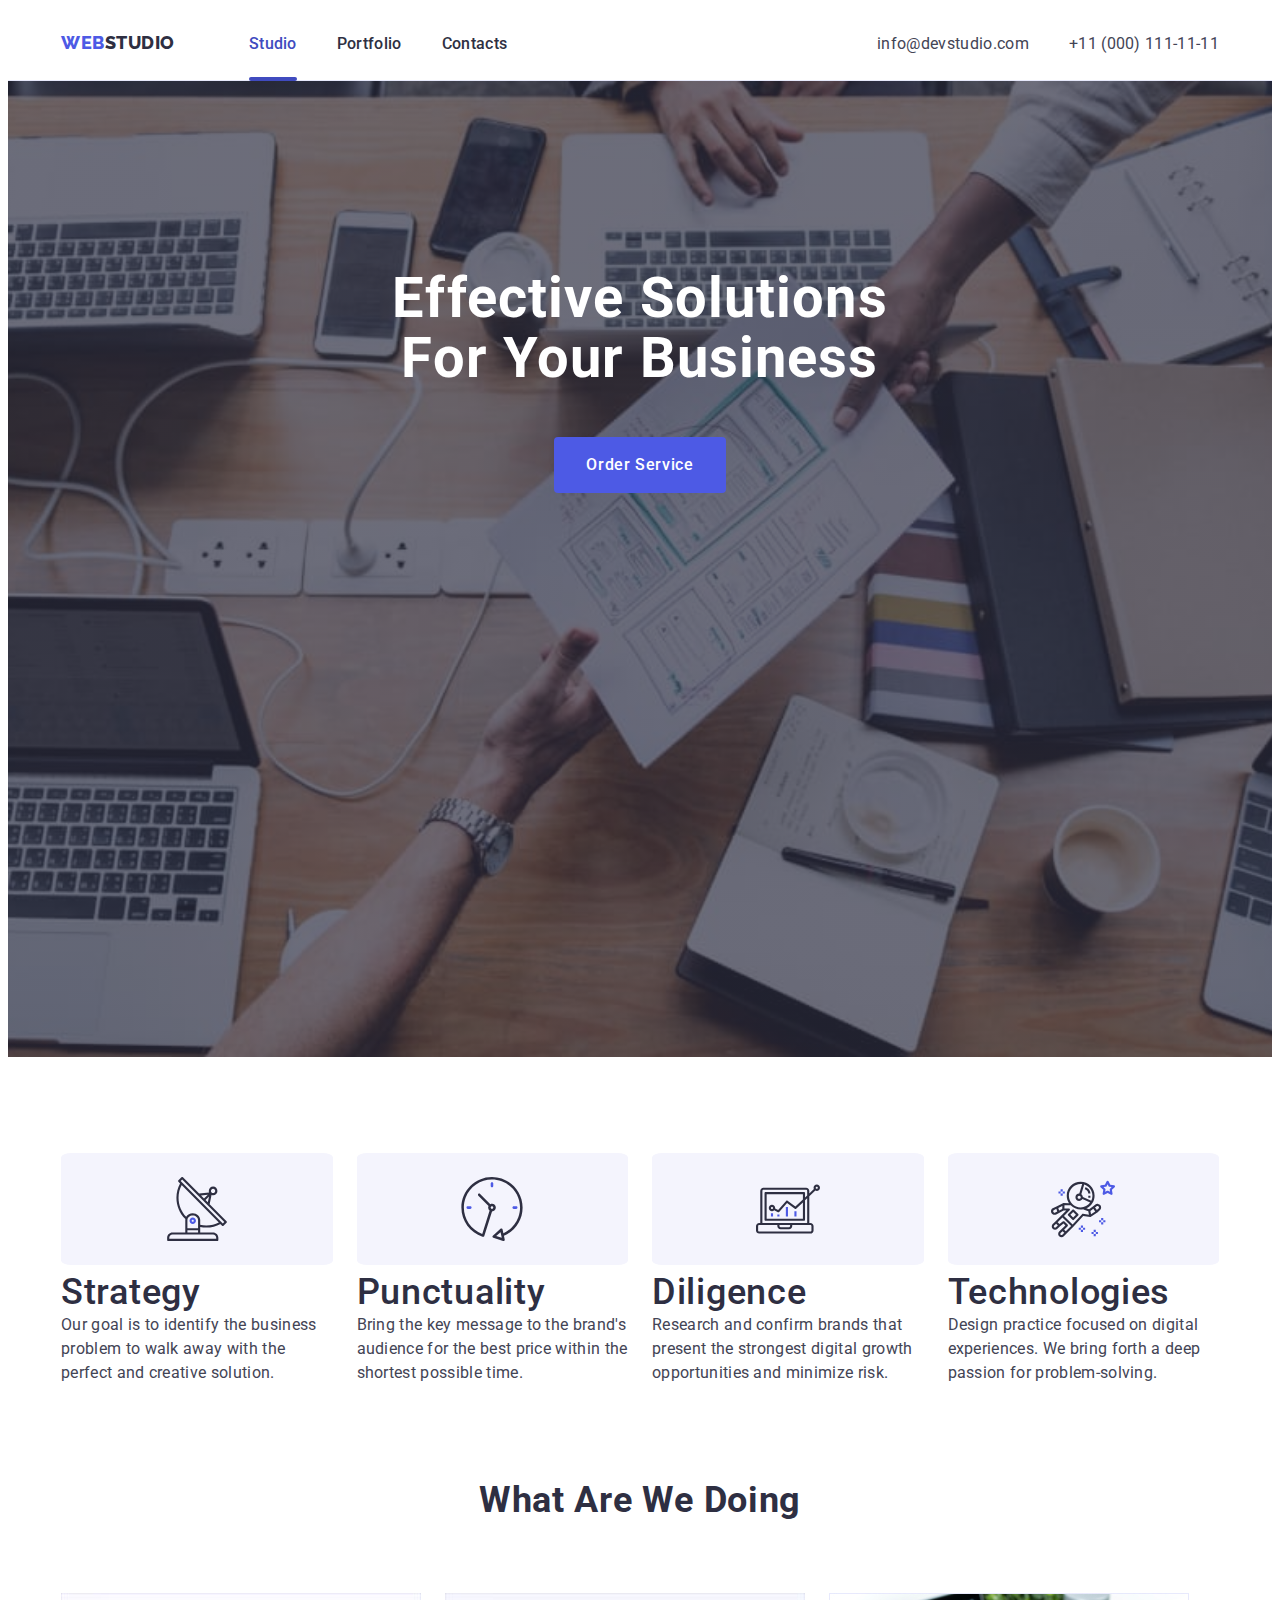
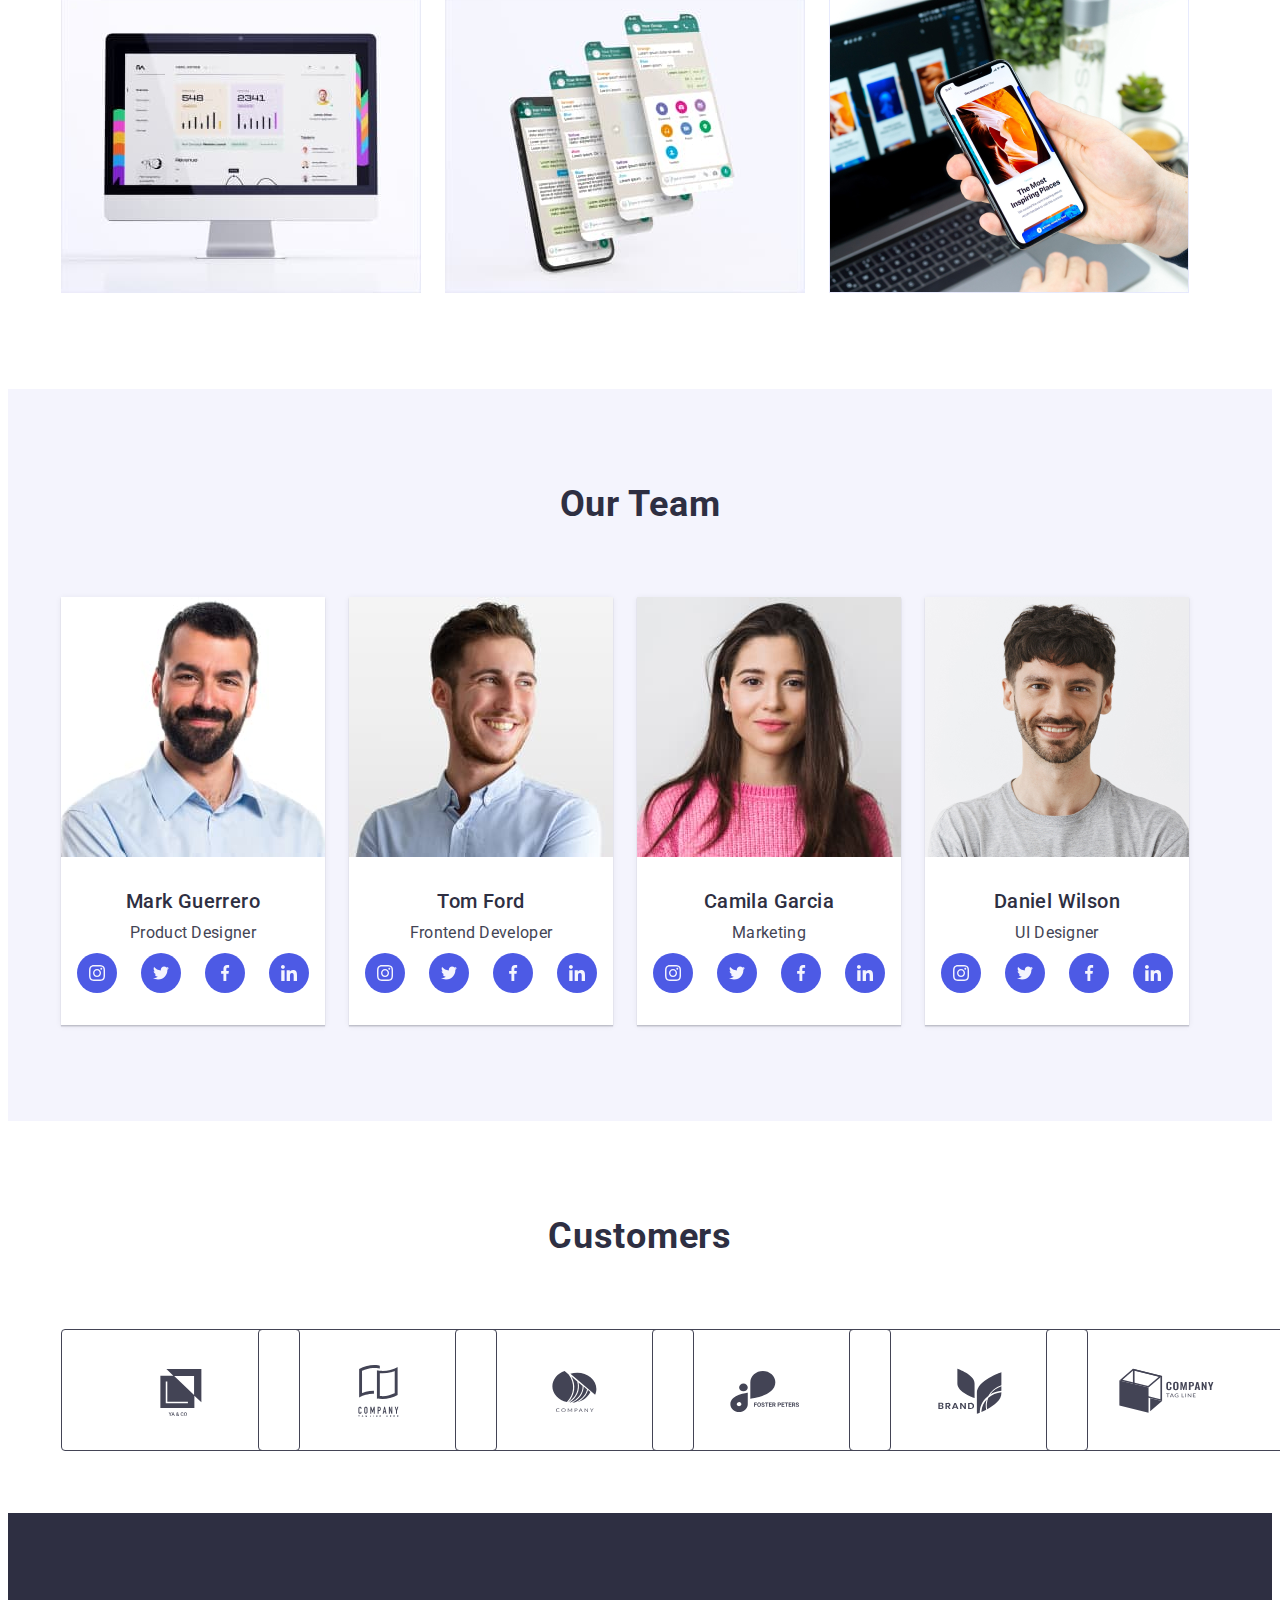
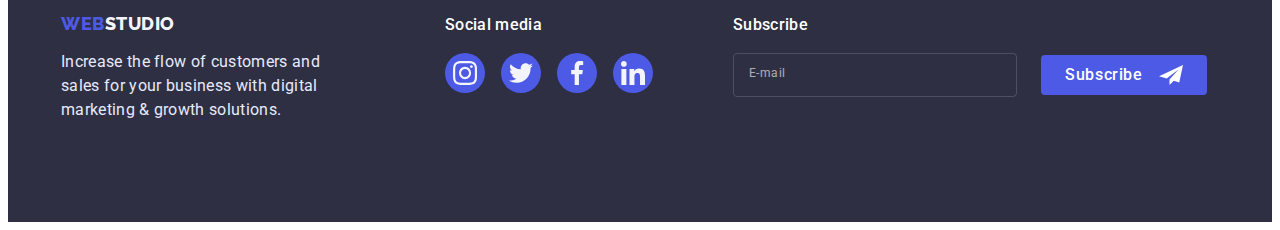
==== commit 4248a55d: "version 1" ====
--- a/index.html
+++ b/index.html
@@ -29,35 +29,39 @@
     />
     <title>Studio</title>
     <link rel="stylesheet" href="./css/styles.css" />
+    <link rel="stylesheet" href="./css/media.css" />
   </head>
+
   <body>
-    <!-- header -->
+    <!-- ---------------------------HEADER--------------------------- -->
     <header class="header">
       <div class="header-container container">
         <nav class="header-nav">
-          <a href="./index.html" class="header-logo link">
-            Web<span class="logo-web">Studio</span>
+          <a href="./index.html" class="logo link">
+            Web<span class="header-logo-studio"
+              >Studio</span
+            >
           </a>
 
-          <ul class="header-list list">
-            <li class="header-item">
+          <ul class="header-nav-list list">
+            <li class="header-nav-item">
               <a
                 href="./index.html"
-                class="header-link link active"
+                class="header-nav-link link active"
                 >Studio</a
               >
             </li>
 
-            <li class="header-item">
+            <li class="header-nav-item">
               <a
                 href="./portfolio.html"
-                class="header-link link"
+                class="header-nav-link link"
                 >Portfolio</a
               >
             </li>
 
-            <li class="header-item">
-              <a href="" class="header-link link"
+            <li class="header-nav-item">
+              <a href="" class="header-nav-link link"
                 >Contacts</a
               >
             </li>
@@ -65,8 +69,8 @@
         </nav>
 
         <address class="header-address">
-          <ul class="header-adderess-list list">
-            <li class="header-adderess-item">
+          <ul class="header-address-list list">
+            <li class="header-address-item">
               <a
                 href="mailto:info@devstudio.com"
                 class="header-address-link link"
@@ -74,7 +78,7 @@
               >
             </li>
 
-            <li class="header-adder-item">
+            <li class="header-address-item">
               <a
                 href="tel:+110001111111"
                 class="header-address-link link"
@@ -83,519 +87,703 @@
             </li>
           </ul>
         </address>
+        <button
+          class="header-btn-menu"
+          data-menu-open
+          type="button"
+        >
+          <svg
+            class="header-icon-menu"
+            width="32"
+            height="22"
+          >
+            <use
+              href="./images/icons.svg#icon-menu-open"
+            ></use>
+          </svg>
+        </button>
+      </div>
+
+      <div class="mob-menu is-hidden" data-menu>
+        <div>
+          <button
+            type="button"
+            data-menu-close
+            class="btn-close"
+          >
+            <svg class="icon-close" width="8" height="8">
+              <use
+                href="./images/icons.svg#icon-close"
+              ></use>
+            </svg>
+          </button>
+
+          <nav class="mob-menu-nav">
+            <ul class="mob-menu-nav-list list">
+              <li class="mob-menu-nav-item">
+                <a
+                  href="./index.html"
+                  class="mob-menu-nav-link link active"
+                  >Studio</a
+                >
+              </li>
+
+              <li class="mob-menu-nav-item">
+                <a
+                  href="./portfolio.html"
+                  class="mob-menu-nav-link link"
+                  >Portfolio</a
+                >
+              </li>
+
+              <li class="mob-menu-nav-item">
+                <a href="" class="mob-menu-nav-link link"
+                  >Contacts</a
+                >
+              </li>
+            </ul>
+          </nav>
+        </div>
+
+        <div>
+          <address class="mob-menu-address">
+            <ul class="mob-menu-address-list list">
+              <li class="mob-menu-address-item">
+                <a
+                  href="tel:+110001111111"
+                  class="mob-menu-address-tel link"
+                  >+11 (000) 111-11-11</a
+                >
+              </li>
+
+              <li class="mob-menu-address-item">
+                <a
+                  href="mailto:info@devstudio.com"
+                  class="mob-menu-address-mail link"
+                  >info@devstudio.com</a
+                >
+              </li>
+            </ul>
+          </address>
+          <ul class="mob-menu-soc-list soc-list list">
+            <li class="mob-menu-soc-item soc-item">
+              <a
+                href=""
+                class="mob-menu-soc-link soc-link link"
+              >
+                <svg
+                  class="mob-menu-soc-icon soc-icon"
+                  width="24"
+                  height="24"
+                >
+                  <use
+                    href="./images/icons.svg#icon-instagram"
+                  ></use>
+                </svg>
+              </a>
+            </li>
+            <li class="mob-menu-soc-item soc-item">
+              <a
+                href=""
+                class="mob-menu-soc-link soc-link link"
+              >
+                <svg
+                  class="mob-menu-soc-icon soc-icon"
+                  width="24"
+                  height="24"
+                >
+                  <use
+                    href="./images/icons.svg#icon-twitter"
+                  ></use>
+                </svg>
+              </a>
+            </li>
+            <li class="mob-menu-soc-item soc-item">
+              <a
+                href=""
+                class="mob-menu-soc-link soc-link link"
+              >
+                <svg
+                  class="mob-menu-soc-icon soc-icon"
+                  width="24"
+                  height="24"
+                >
+                  <use
+                    href="./images/icons.svg#icon-facebook"
+                  ></use>
+                </svg>
+              </a>
+            </li>
+            <li class="mob-menu-soc-item soc-item">
+              <a
+                href=""
+                class="mob-menu-soc-link soc-link link"
+              >
+                <svg
+                  class="mob-menu-soc-icon soc-icon"
+                  width="24"
+                  height="24"
+                >
+                  <use
+                    href="./images/icons.svg#icon-linkedin"
+                  ></use>
+                </svg>
+              </a>
+            </li>
+          </ul>
+        </div>
       </div>
     </header>
 
-    <!-- main -->
-    <!-- hero -->
-    <section class="hero">
-      <div class="hero-container container">
-        <h1 class="hero-title">
-          Effective Solutions for Your Business
-        </h1>
-        <button
-          type="button"
-          data-modal-open
-          class="hero-btn"
+    <!-- ---------------------------MAIN--------------------------- -->
+    <main>
+      <!-- ---------------------------HERO--------------------------- -->
+      <section class="hero">
+        <div class="hero-container container">
+          <h1 class="hero-title">
+            Effective Solutions for Your Business
+          </h1>
+          <button type="button" data-modal-open class="btn">
+            Order Service
+          </button>
+        </div>
+      </section>
+      <!-- ---------------------------SECTION1--------------------------- -->
+      <section class="option section">
+        <div class="container">
+          <h2 class="visually-hidden">Option</h2>
+          <ul class="option-list list">
+            <li class="option-item">
+              <div class="option-icon-wrap">
+                <svg
+                  class="option-icon"
+                  width="64"
+                  height="64"
+                >
+                  <use
+                    href="./images/icons.svg#icon-antenna"
+                  ></use>
+                </svg>
+              </div>
+              <h3 class="option-subtitle">Strategy</h3>
+              <p class="option-text">
+                Our goal is to identify the business problem
+                to walk away with the perfect and creative
+                solution.
+              </p>
+            </li>
+
+            <li class="option-item">
+              <div class="option-icon-wrap">
+                <svg
+                  class="option-icon"
+                  width="64"
+                  height="64"
+                >
+                  <use
+                    href="./images/icons.svg#icon-clock"
+                  ></use>
+                </svg>
+              </div>
+              <h3 class="option-subtitle">Punctuality</h3>
+              <p class="option-text">
+                Bring the key message to the brand's
+                audience for the best price within the
+                shortest possible time.
+              </p>
+            </li>
+
+            <li class="option-item">
+              <div class="option-icon-wrap">
+                <svg
+                  class="option-icon"
+                  width="64"
+                  height="64"
+                >
+                  <use
+                    href="./images/icons.svg#icon-diagram"
+                  ></use>
+                </svg>
+              </div>
+              <h3 class="option-subtitle">Diligence</h3>
+              <p class="option-text">
+                Research and confirm brands that present the
+                strongest digital growth opportunities and
+                minimize risk.
+              </p>
+            </li>
+
+            <li class="option-item">
+              <div class="option-icon-wrap">
+                <svg
+                  class="option-icon"
+                  width="64"
+                  height="64"
+                >
+                  <use
+                    href="./images/icons.svg#icon-astronaut"
+                  ></use>
+                </svg>
+              </div>
+              <h3 class="option-subtitle">Technologies</h3>
+              <p class="option-text">
+                Design practice focused on digital
+                experiences. We bring forth a deep passion
+                for problem-solving.
+              </p>
+            </li>
+          </ul>
+        </div>
+      </section>
+
+      <!-- ---------------------------SECTION2--------------------------- -->
+      <section class="works section">
+        <div class="works-container container">
+          <h2 class="works-title">What are we doing</h2>
+          <ul class="works-list list">
+            <li class="works-item">
+              <img
+                src="./images/section2/computer.jpg"
+                alt="computer"
+                srcset="
+                  ./images/section2/computer@2x.jpg 2x
+                "
+                width="360"
+                height="300"
+              />
+            </li>
+
+            <li class="works-item">
+              <img
+                src="./images/section2/addition.jpg"
+                alt="addition"
+                srcset="
+                  ./images/section2/addition@2x.jpg 2x
+                "
+                width="360"
+                height="300"
+              />
+            </li>
+
+            <li class="works-item">
+              <img
+                src="./images/section2/mobilie.jpg"
+                alt="mobilie"
+                srcset="./images/section2/mobilie@2x.jpg 2x"
+                width="360"
+                height="300"
+              />
+            </li>
+          </ul>
+        </div>
+      </section>
+
+      <!-- ---------------------------SECTION3--------------------------- -->
+      <section class="team section">
+        <div
+          class="team-container narrow-container container"
         >
-          Order Service
-        </button>
-      </div>
-    </section>
-
-    <!-- section 1 -->
-    <section class="option section">
-      <div class="container">
-        <h2 class="visually-hidden">Option</h2>
-        <ul class="option-list list">
-          <li class="option-item">
-            <div class="option-icon-wrap">
-              <svg
-                class="option-icon"
-                width="64"
-                height="64"
-              >
-                <use
-                  href="./images/icons.svg#icon-antenna"
-                ></use>
-              </svg>
-            </div>
-            <h3 class="option-subtitle">Strategy</h3>
-            <p class="option-text">
-              Our goal is to identify the business problem
-              to walk away with the perfect and creative
-              solution.
-            </p>
-          </li>
-
-          <li class="option-item">
-            <div class="option-icon-wrap">
-              <svg
-                class="option-icon"
-                width="64"
-                height="64"
-              >
-                <use
-                  href="./images/icons.svg#icon-clock"
-                ></use>
-              </svg>
-            </div>
-            <h3 class="option-subtitle">Punctuality</h3>
-            <p class="option-text">
-              Bring the key message to the brand's audience
-              for the best price within the shortest
-              possible time.
-            </p>
-          </li>
-
-          <li class="option-item">
-            <div class="option-icon-wrap">
-              <svg
-                class="option-icon"
-                width="64"
-                height="64"
-              >
-                <use
-                  href="./images/icons.svg#icon-diagram"
-                ></use>
-              </svg>
-            </div>
-            <h3 class="option-subtitle">Diligence</h3>
-            <p class="option-text">
-              Research and confirm brands that present the
-              strongest digital growth opportunities and
-              minimize risk.
-            </p>
-          </li>
-
-          <li class="option-item">
-            <div class="option-icon-wrap">
-              <svg
-                class="option-icon"
-                width="64"
-                height="64"
-              >
-                <use
-                  href="./images/icons.svg#icon-astronaut"
-                ></use>
-              </svg>
-            </div>
-            <h3 class="option-subtitle">Technologies</h3>
-            <p class="option-text">
-              Design practice focused on digital
-              experiences. We bring forth a deep passion for
-              problem-solving.
-            </p>
-          </li>
-        </ul>
-      </div>
-    </section>
-
-    <!-- section 2 -->
-    <section class="works">
-      <div class="works-container container">
-        <h2 class="works-title">What are we doing</h2>
-        <ul class="works-list list">
-          <li class="works-item">
-            <img
-              src="./images/section2/1.jpg"
-              alt="computer"
-              width="360"
-              height="300"
-            />
-          </li>
-
-          <li class="works-item">
-            <img
-              src="./images/section2/2.jpg"
-              alt="addition"
-              width="360"
-              height="300"
-            />
-          </li>
-
-          <li class="works-item">
-            <img
-              src="./images/section2/3.jpg"
-              alt="mobilie"
-              width="360"
-              height="300"
-            />
-          </li>
-        </ul>
-      </div>
-    </section>
-
-    <!-- section 3 -->
-    <section class="team section">
-      <div class="container">
-        <h2 class="team-title">Our Team</h2>
-        <ul class="team-list list">
-          <li class="team-item">
-            <img
-              src="./images/section3/1mark.jpg"
-              alt="Mark Guerrero"
-              width="264"
-              height="260"
-            />
-            <div class="info">
-              <h3 class="team-subtitle">Mark Guerrero</h3>
-              <p class="team-text">Product Designer</p>
-              <ul class="team-soc-list list">
-                <li class="team-soc-item">
-                  <a href="" class="team-soc-link link">
-                    <svg
-                      class="team-soc-icon"
-                      width="16"
-                      height="16"
-                    >
-                      <use
-                        href="./images/icons.svg#icon-instagram"
-                      ></use>
-                    </svg>
-                  </a>
-                </li>
-                <li class="team-soc-item">
-                  <a href="" class="team-soc-link link">
-                    <svg
-                      class="team-soc-icon"
-                      width="16"
-                      height="16"
-                    >
-                      <use
-                        href="./images/icons.svg#icon-twitter"
-                      ></use>
-                    </svg>
-                  </a>
-                </li>
-                <li class="team-soc-item">
-                  <a href="" class="team-soc-link link">
-                    <svg
-                      class="team-soc-icon"
-                      width="16"
-                      height="16"
-                    >
-                      <use
-                        href="./images/icons.svg#icon-facebook"
-                      ></use>
-                    </svg>
-                  </a>
-                </li>
-                <li class="team-soc-item">
-                  <a href="" class="team-soc-link link">
-                    <svg
-                      class="team-soc-icon"
-                      width="16"
-                      height="16"
-                    >
-                      <use
-                        href="./images/icons.svg#icon-linkedin"
-                      ></use>
-                    </svg>
-                  </a>
-                </li>
-              </ul>
-            </div>
-          </li>
-
-          <li class="team-item">
-            <img
-              src="./images/section3/2tom.jpg"
-              alt="Tom Ford"
-              width="264"
-              height="260"
-            />
-            <div class="info">
-              <h3 class="team-subtitle">Tom Ford</h3>
-              <p class="team-text">Frontend Developer</p>
-              <ul class="team-soc-list list">
-                <li class="team-soc-item">
-                  <a href="" class="team-soc-link link">
-                    <svg
-                      class="team-soc-icon"
-                      width="16"
-                      height="16"
-                    >
-                      <use
-                        href="./images/icons.svg#icon-instagram"
-                      ></use>
-                    </svg>
-                  </a>
-                </li>
-                <li class="team-soc-item">
-                  <a href="" class="team-soc-link link">
-                    <svg
-                      class="team-soc-icon"
-                      width="16"
-                      height="16"
-                    >
-                      <use
-                        href="./images/icons.svg#icon-twitter"
-                      ></use>
-                    </svg>
-                  </a>
-                </li>
-                <li class="team-soc-item">
-                  <a href="" class="team-soc-link link">
-                    <svg
-                      class="team-soc-icon"
-                      width="16"
-                      height="16"
-                    >
-                      <use
-                        href="./images/icons.svg#icon-facebook"
-                      ></use>
-                    </svg>
-                  </a>
-                </li>
-                <li class="team-soc-item">
-                  <a href="" class="team-soc-link link">
-                    <svg
-                      class="team-soc-icon"
-                      width="16"
-                      height="16"
-                    >
-                      <use
-                        href="./images/icons.svg#icon-linkedin"
-                      ></use>
-                    </svg>
-                  </a>
-                </li>
-              </ul>
-            </div>
-          </li>
-
-          <li class="team-item">
-            <img
-              src="./images/section3/3camila.jpg"
-              alt="Camila Garcia"
-              width="264"
-              height="260"
-            />
-            <div class="info">
-              <h3 class="team-subtitle">Camila Garcia</h3>
-              <p class="team-text">Marketing</p>
-              <ul class="team-soc-list list">
-                <li class="team-soc-item">
-                  <a href="" class="team-soc-link link">
-                    <svg
-                      class="team-soc-icon"
-                      width="16"
-                      height="16"
-                    >
-                      <use
-                        href="./images/icons.svg#icon-instagram"
-                      ></use>
-                    </svg>
-                  </a>
-                </li>
-                <li class="team-soc-item">
-                  <a href="" class="team-soc-link link">
-                    <svg
-                      class="team-soc-icon"
-                      width="16"
-                      height="16"
-                    >
-                      <use
-                        href="./images/icons.svg#icon-twitter"
-                      ></use>
-                    </svg>
-                  </a>
-                </li>
-                <li class="team-soc-item">
-                  <a href="" class="team-soc-link link">
-                    <svg
-                      class="team-soc-icon"
-                      width="16"
-                      height="16"
-                    >
-                      <use
-                        href="./images/icons.svg#icon-facebook"
-                      ></use>
-                    </svg>
-                  </a>
-                </li>
-                <li class="team-soc-item">
-                  <a href="" class="team-soc-link link">
-                    <svg
-                      class="team-soc-icon"
-                      width="16"
-                      height="16"
-                    >
-                      <use
-                        href="./images/icons.svg#icon-linkedin"
-                      ></use>
-                    </svg>
-                  </a>
-                </li>
-              </ul>
-            </div>
-          </li>
-
-          <li class="team-item">
-            <img
-              src="./images/section3/4daniel.jpg"
-              alt="Daniel Wilson"
-              width="264"
-              height="260"
-            />
-            <div class="info">
-              <h3 class="team-subtitle">Daniel Wilson</h3>
-              <p class="team-text">UI Designer</p>
-              <ul class="team-soc-list list">
-                <li class="team-soc-item">
-                  <a href="" class="team-soc-link link">
-                    <svg
-                      class="team-soc-icon"
-                      width="16"
-                      height="16"
-                    >
-                      <use
-                        href="./images/icons.svg#icon-instagram"
-                      ></use>
-                    </svg>
-                  </a>
-                </li>
-                <li class="team-soc-item">
-                  <a href="" class="team-soc-link link">
-                    <svg
-                      class="team-soc-icon"
-                      width="16"
-                      height="16"
-                    >
-                      <use
-                        href="./images/icons.svg#icon-twitter"
-                      ></use>
-                    </svg>
-                  </a>
-                </li>
-                <li class="team-soc-item">
-                  <a href="" class="team-soc-link link">
-                    <svg
-                      class="team-soc-icon"
-                      width="16"
-                      height="16"
-                    >
-                      <use
-                        href="./images/icons.svg#icon-facebook"
-                      ></use>
-                    </svg>
-                  </a>
-                </li>
-                <li class="team-soc-item">
-                  <a href="" class="team-soc-link link">
-                    <svg
-                      class="team-soc-icon"
-                      width="16"
-                      height="16"
-                    >
-                      <use
-                        href="./images/icons.svg#icon-linkedin"
-                      ></use>
-                    </svg>
-                  </a>
-                </li>
-              </ul>
-            </div>
-          </li>
-        </ul>
-      </div>
-    </section>
-
-    <!-- section 4 -->
-    <section class="customers section">
-      <div class="container">
-        <h2 class="customers-title">Customers</h2>
-        <ul class="customers-list list">
-          <li class="customer-item">
-            <a href="" class="customer-link link">
-              <svg
-                class="customer-icon"
-                width="140"
-                height="56"
-              >
-                <use
-                  href="./images/icons.svg#icon-logo-1"
-                ></use>
-              </svg>
-            </a>
-          </li>
-          <li class="customer-item">
-            <a href="" class="customer-link link">
-              <svg
-                class="customer-icon"
-                width="140"
-                height="56"
-              >
-                <use
-                  href="./images/icons.svg#icon-logo-2"
-                ></use>
-              </svg>
-            </a>
-          </li>
-          <li class="customer-item">
-            <a href="" class="customer-link link">
-              <svg
-                class="customer-icon"
-                width="140"
-                height="56"
-              >
-                <use
-                  href="./images/icons.svg#icon-logo-3"
-                ></use>
-              </svg>
-            </a>
-          </li>
-          <li class="customer-item">
-            <a href="" class="customer-link link">
-              <svg
-                class="customer-icon"
-                width="140"
-                height="56"
-              >
-                <use
-                  href="./images/icons.svg#icon-logo-4"
-                ></use>
-              </svg>
-            </a>
-          </li>
-          <li class="customer-item">
-            <a href="" class="customer-link link">
-              <svg
-                class="customer-icon"
-                width="140"
-                height="56"
-              >
-                <use
-                  href="./images/icons.svg#icon-logo-5"
-                ></use>
-              </svg>
-            </a>
-          </li>
-          <li class="customer-item">
-            <a href="" class="customer-link link">
-              <svg
-                class="customer-icon"
-                width="140"
-                height="56"
-              >
-                <use
-                  href="./images/icons.svg#icon-logo-6"
-                ></use>
-              </svg>
-            </a>
-          </li>
-        </ul>
-      </div>
-    </section>
-
-    <!-- footer -->
+          <h2 class="team-title">Our Team</h2>
+          <ul class="team-list list min-container">
+            <li class="team-item">
+              <img
+                src="./images/section3/1mark.jpg"
+                alt="Mark Guerrero"
+                srcset="./images/section3/1mark@2x.jpg 2x"
+                width="264"
+                height="260"
+              />
+              <div class="team-info">
+                <h3 class="team-subtitle">Mark Guerrero</h3>
+                <p class="team-text">Product Designer</p>
+                <ul class="team-soc-list soc-list list">
+                  <li class="team-soc-item soc-item">
+                    <a
+                      href=""
+                      class="team-soc-link soc-link link"
+                    >
+                      <svg
+                        class="team-soc-icon soc-icon"
+                        width="16"
+                        height="16"
+                      >
+                        <use
+                          href="./images/icons.svg#icon-instagram"
+                        ></use>
+                      </svg>
+                    </a>
+                  </li>
+                  <li class="team-soc-item soc-item">
+                    <a
+                      href=""
+                      class="team-soc-link soc-link link"
+                    >
+                      <svg
+                        class="team-soc-icon soc-icon"
+                        width="16"
+                        height="16"
+                      >
+                        <use
+                          href="./images/icons.svg#icon-twitter"
+                        ></use>
+                      </svg>
+                    </a>
+                  </li>
+                  <li class="team-soc-item soc-item">
+                    <a
+                      href=""
+                      class="team-soc-link soc-link link"
+                    >
+                      <svg
+                        class="team-soc-icon soc-icon"
+                        width="16"
+                        height="16"
+                      >
+                        <use
+                          href="./images/icons.svg#icon-facebook"
+                        ></use>
+                      </svg>
+                    </a>
+                  </li>
+                  <li class="team-soc-item soc-item">
+                    <a
+                      href=""
+                      class="team-soc-link soc-link link"
+                    >
+                      <svg
+                        class="team-soc-icon soc-icon"
+                        width="16"
+                        height="16"
+                      >
+                        <use
+                          href="./images/icons.svg#icon-linkedin"
+                        ></use>
+                      </svg>
+                    </a>
+                  </li>
+                </ul>
+              </div>
+            </li>
+
+            <li class="team-item">
+              <img
+                src="./images/section3/2tom.jpg"
+                alt="Tom Ford"
+                srcset="./images/section3/2tom@2x.jpg 2x"
+                width="264"
+                height="260"
+              />
+              <div class="team-info">
+                <h3 class="team-subtitle">Tom Ford</h3>
+                <p class="team-text">Frontend Developer</p>
+                <ul class="team-soc-list soc-list list">
+                  <li class="team-soc-item soc-item">
+                    <a
+                      href=""
+                      class="team-soc-link soc-link link"
+                    >
+                      <svg
+                        class="team-soc-icon soc-icon"
+                        width="16"
+                        height="16"
+                      >
+                        <use
+                          href="./images/icons.svg#icon-instagram"
+                        ></use>
+                      </svg>
+                    </a>
+                  </li>
+                  <li class="team-soc-item soc-item">
+                    <a
+                      href=""
+                      class="team-soc-link soc-link link"
+                    >
+                      <svg
+                        class="team-soc-icon soc-icon"
+                        width="16"
+                        height="16"
+                      >
+                        <use
+                          href="./images/icons.svg#icon-twitter"
+                        ></use>
+                      </svg>
+                    </a>
+                  </li>
+                  <li class="team-soc-item soc-item">
+                    <a
+                      href=""
+                      class="team-soc-link soc-link link"
+                    >
+                      <svg
+                        class="team-soc-icon soc-icon"
+                        width="16"
+                        height="16"
+                      >
+                        <use
+                          href="./images/icons.svg#icon-facebook"
+                        ></use>
+                      </svg>
+                    </a>
+                  </li>
+                  <li class="team-soc-item soc-item">
+                    <a
+                      href=""
+                      class="team-soc-link soc-link link"
+                    >
+                      <svg
+                        class="team-soc-icon soc-icon"
+                        width="16"
+                        height="16"
+                      >
+                        <use
+                          href="./images/icons.svg#icon-linkedin"
+                        ></use>
+                      </svg>
+                    </a>
+                  </li>
+                </ul>
+              </div>
+            </li>
+
+            <li class="team-item">
+              <img
+                src="./images/section3/3camila.jpg"
+                alt="Camila Garcia"
+                srcset="./images/section3/3camila@2x.jpg 2x"
+                width="264"
+                height="260"
+              />
+              <div class="team-info">
+                <h3 class="team-subtitle">Camila Garcia</h3>
+                <p class="team-text">Marketing</p>
+                <ul class="team-soc-list soc-list list">
+                  <li class="team-soc-item soc-item">
+                    <a
+                      href=""
+                      class="team-soc-link soc-link link"
+                    >
+                      <svg
+                        class="team-soc-icon soc-icon"
+                        width="16"
+                        height="16"
+                      >
+                        <use
+                          href="./images/icons.svg#icon-instagram"
+                        ></use>
+                      </svg>
+                    </a>
+                  </li>
+                  <li class="team-soc-item soc-item">
+                    <a
+                      href=""
+                      class="team-soc-link soc-link link"
+                    >
+                      <svg
+                        class="team-soc-icon soc-icon"
+                        width="16"
+                        height="16"
+                      >
+                        <use
+                          href="./images/icons.svg#icon-twitter"
+                        ></use>
+                      </svg>
+                    </a>
+                  </li>
+                  <li class="team-soc-item soc-item">
+                    <a
+                      href=""
+                      class="team-soc-link soc-link link"
+                    >
+                      <svg
+                        class="team-soc-icon soc-icon"
+                        width="16"
+                        height="16"
+                      >
+                        <use
+                          href="./images/icons.svg#icon-facebook"
+                        ></use>
+                      </svg>
+                    </a>
+                  </li>
+                  <li class="team-soc-item soc-item">
+                    <a
+                      href=""
+                      class="team-soc-link soc-link link"
+                    >
+                      <svg
+                        class="team-soc-icon soc-icon"
+                        width="16"
+                        height="16"
+                      >
+                        <use
+                          href="./images/icons.svg#icon-linkedin"
+                        ></use>
+                      </svg>
+                    </a>
+                  </li>
+                </ul>
+              </div>
+            </li>
+
+            <li class="team-item">
+              <img
+                src="./images/section3/4daniel.jpg"
+                alt="Daniel Wilson"
+                srcset="./images/section3/4daniel@2x.jpg 2x"
+                width="264"
+                height="260"
+              />
+              <div class="team-info">
+                <h3 class="team-subtitle">Daniel Wilson</h3>
+                <p class="team-text">UI Designer</p>
+                <ul class="team-soc-list soc-list list">
+                  <li class="team-soc-item soc-item">
+                    <a
+                      href=""
+                      class="team-soc-link soc-link link"
+                    >
+                      <svg
+                        class="team-soc-icon soc-icon"
+                        width="16"
+                        height="16"
+                      >
+                        <use
+                          href="./images/icons.svg#icon-instagram"
+                        ></use>
+                      </svg>
+                    </a>
+                  </li>
+                  <li class="team-soc-item soc-item">
+                    <a
+                      href=""
+                      class="team-soc-link soc-link link"
+                    >
+                      <svg
+                        class="team-soc-icon soc-icon"
+                        width="16"
+                        height="16"
+                      >
+                        <use
+                          href="./images/icons.svg#icon-twitter"
+                        ></use>
+                      </svg>
+                    </a>
+                  </li>
+                  <li class="team-soc-item soc-item">
+                    <a
+                      href=""
+                      class="team-soc-link soc-link link"
+                    >
+                      <svg
+                        class="team-soc-icon soc-icon"
+                        width="16"
+                        height="16"
+                      >
+                        <use
+                          href="./images/icons.svg#icon-facebook"
+                        ></use>
+                      </svg>
+                    </a>
+                  </li>
+                  <li class="team-soc-item soc-item">
+                    <a
+                      href=""
+                      class="team-soc-link soc-link link"
+                    >
+                      <svg
+                        class="team-soc-icon soc-icon"
+                        width="16"
+                        height="16"
+                      >
+                        <use
+                          href="./images/icons.svg#icon-linkedin"
+                        ></use>
+                      </svg>
+                    </a>
+                  </li>
+                </ul>
+              </div>
+            </li>
+          </ul>
+        </div>
+      </section>
+
+      <!-- ---------------------------SECTION4--------------------------- -->
+      <section class="customers section">
+        <div
+          class="customers-container narrow-container container"
+        >
+          <h2 class="customers-title">Customers</h2>
+          <ul class="customers-list list">
+            <li class="customer-item">
+              <a href="" class="customer-link link">
+                <svg class="customer-icon">
+                  <use
+                    href="./images/icons.svg#icon-logo-1"
+                  ></use>
+                </svg>
+              </a>
+            </li>
+            <li class="customer-item">
+              <a href="" class="customer-link link">
+                <svg class="customer-icon">
+                  <use
+                    href="./images/icons.svg#icon-logo-2"
+                  ></use>
+                </svg>
+              </a>
+            </li>
+            <li class="customer-item">
+              <a href="" class="customer-link link">
+                <svg class="customer-icon">
+                  <use
+                    href="./images/icons.svg#icon-logo-3"
+                  ></use>
+                </svg>
+              </a>
+            </li>
+            <li class="customer-item">
+              <a href="" class="customer-link link">
+                <svg class="customer-icon">
+                  <use
+                    href="./images/icons.svg#icon-logo-4"
+                  ></use>
+                </svg>
+              </a>
+            </li>
+            <li class="customer-item">
+              <a href="" class="customer-link link">
+                <svg class="customer-icon">
+                  <use
+                    href="./images/icons.svg#icon-logo-5"
+                  ></use>
+                </svg>
+              </a>
+            </li>
+            <li class="customer-item">
+              <a href="" class="customer-link link">
+                <svg class="customer-icon">
+                  <use
+                    href="./images/icons.svg#icon-logo-6"
+                  ></use>
+                </svg>
+              </a>
+            </li>
+          </ul>
+        </div>
+      </section>
+    </main>
+
+    <!-- ---------------------------FOOTER--------------------------- -->
     <footer class="footer">
-      <div class="footer-container container">
+      <div
+        class="footer-container narrow-container container"
+      >
         <div class="footer-info">
-          <a href="./index.html" class="footer-logo link">
-            Web
-            <span class="footer-logo-studio">Studio</span>
+          <a href="./index.html" class="logo link">
+            Web<span class="footer-logo-studio"
+              >Studio</span
+            >
           </a>
           <p class="footer-text">
             Increase the flow of customers and sales for
@@ -605,11 +793,14 @@
         </div>
         <div class="footer-soc">
           <h3 class="footer-soc-title">Social media</h3>
-          <ul class="footer-soc-list list">
-            <li class="footer-soc-item">
-              <a href="" class="footer-soc-link link">
-                <svg
-                  class="footer-soc-icon"
+          <ul class="footer-soc-list soc-list list">
+            <li class="footer-soc-item soc-item">
+              <a
+                href=""
+                class="footer-soc-link soc-link link"
+              >
+                <svg
+                  class="footer-soc-icon soc-icon"
                   width="24"
                   height="24"
                 >
@@ -619,10 +810,13 @@
                 </svg>
               </a>
             </li>
-            <li class="footer-soc-item">
-              <a href="" class="footer-soc-link link">
-                <svg
-                  class="footer-soc-icon"
+            <li class="footer-soc-item soc-item">
+              <a
+                href=""
+                class="footer-soc-link soc-link link"
+              >
+                <svg
+                  class="footer-soc-icon soc-icon"
                   width="24"
                   height="24"
                 >
@@ -632,10 +826,13 @@
                 </svg>
               </a>
             </li>
-            <li class="footer-soc-item">
-              <a href="" class="footer-soc-link link">
-                <svg
-                  class="footer-soc-icon"
+            <li class="footer-soc-item soc-item">
+              <a
+                href=""
+                class="footer-soc-link soc-link link"
+              >
+                <svg
+                  class="footer-soc-icon soc-icon"
                   width="24"
                   height="24"
                 >
@@ -645,10 +842,13 @@
                 </svg>
               </a>
             </li>
-            <li class="footer-soc-item">
-              <a href="" class="footer-soc-link link">
-                <svg
-                  class="footer-soc-icon"
+            <li class="footer-soc-item soc-item">
+              <a
+                href=""
+                class="footer-soc-link soc-link link"
+              >
+                <svg
+                  class="footer-soc-icon soc-icon"
                   width="24"
                   height="24"
                 >
@@ -677,7 +877,7 @@
               >E-mail</label
             >
             <button
-              class="footer-subscribe-btn"
+              class="footer-subscribe-btn btn"
               type="submit"
             >
               Subscribe
@@ -696,12 +896,13 @@
       </div>
     </footer>
 
+    <!-- ---------------------------MODAL--------------------------- -->
     <div class="backdrop is-hidden" data-modal>
       <div class="modal">
         <button
           type="button"
           data-modal-close
-          class="modal-btn-close"
+          class="btn-close"
         >
           <svg class="icon-close" width="8" height="8">
             <use href="./images/icons.svg#icon-close"></use>
@@ -789,17 +990,22 @@
             placeholder="Text input"
           ></textarea>
           <div class="modal-checkbox-wrap">
-            
             <label class="modal-field">
               <input
-            class="modal-checkbox visually-hidden"
-              type="checkbox"
-              name="checkbox"
-              value="check"
-            />
+                class="modal-checkbox visually-hidden"
+                type="checkbox"
+                name="checkbox"
+                value="check"
+              />
               <span class="modal-check-icon">
-                <svg class="icon-close" width="10" height="8">
-                  <use href="./images/icons.svg#icon-check"></use>
+                <svg
+                  class="icon-close"
+                  width="10"
+                  height="8"
+                >
+                  <use
+                    href="./images/icons.svg#icon-check"
+                  ></use>
                 </svg>
               </span>
               <span class="modal-label-check modal-label"
@@ -810,13 +1016,17 @@
               >
             </label>
           </div>
-          <button type="submit" class="modal-btn">
+          <button type="submit" class="modal-btn btn">
             Send
           </button>
         </form>
       </div>
     </div>
 
-    <script src="./js/modal.js"></script>
+    <script
+      src="./js/mobile-menu.js"
+      type="module"
+    ></script>
+    <script src="./js/modal.js" type="module"></script>
   </body>
 </html>
--- a/css/styles.css
+++ b/css/styles.css
@@ -17,8 +17,8 @@
   --box-shadow-btn: 0px 3px 1px rgba(0, 0, 0, 0.1),
     0px 2px 1px rgba(0, 0, 0, 0.08),
     0px 2px 2px rgba(0, 0, 0, 0.12);
-}
-
+  --transition: 250ms cubic-bezier(0.4, 0, 0.2, 1);
+}
 p,
 h1,
 h2,
@@ -57,19 +57,6 @@
 .link {
   text-decoration: none;
 }
-.container {
-  width: 1158px;
-  padding: 0 15px;
-  margin: 0 auto;
-}
-.section {
-  padding-top: 120px;
-  padding-bottom: 120px;
-}
-
-.no-scroll {
-  overflow: hidden;
-}
 
 .visually-hidden {
   position: absolute;
@@ -78,133 +65,35 @@
   margin: -1px;
   border: 0;
   padding: 0;
-
   clip: rect(0 0 0 0);
   overflow: hidden;
 }
-/* ---------------------------------HEADER-------------------------------- */
-.header {
-  border-bottom: 1px solid var(--color-cornflower);
-}
-
-.header-container {
-  display: flex;
-  align-items: center;
-  padding-top: 24px;
-  padding-bottom: 24px;
-}
-
-.header-nav {
-  display: flex;
-  gap: 74px;
-}
-
-.header-logo {
+.is-hidden {
+  opacity: 0;
+  visibility: hidden;
+  pointer-events: none;
+}
+.no-scroll {
+  overflow: hidden;
+}
+.container {
+  width: 100%;
+  padding: 0 16px;
+  margin: 0 auto;
+}
+.section {
+  padding: 96px 0;
+}
+.logo {
   font-family: "Raleway", sans-serif;
   font-weight: 800;
   font-size: 18px;
   line-height: 1.17;
-  display: flex;
-  align-items: center;
   letter-spacing: 0.03em;
   text-transform: uppercase;
   color: var(--color-iris);
 }
-
-.logo-web {
-  color: var(--color-navy-blue);
-}
-
-.header-list {
-  display: flex;
-  gap: 40px;
-}
-
-.header-link {
-  font-weight: 500;
-  font-size: 16px;
-  line-height: 1.5;
-  letter-spacing: 0.02em;
-  color: var(--color-navy-blue);
-
-  transition: color 250ms cubic-bezier(0.4, 0, 0.2, 1);
-}
-
-.header-link:is(:hover, :focus) {
-  color: var(--color-ocean);
-}
-
-.active {
-  position: relative;
-  color: var(--color-ocean);
-}
-
-.active::after {
-  content: "";
-  position: absolute;
-  left: 0;
-  bottom: -28px;
-  width: 100%;
-  height: 4px;
-  border-radius: 2px;
-  background-color: var(--color-ocean);
-  display: block;
-}
-
-.header-address {
-  font-style: normal;
-  margin-left: auto;
-}
-
-.header-adderess-list {
-  display: flex;
-  gap: 40px;
-}
-
-.header-address-link {
-  font-size: 16px;
-  line-height: 1.5;
-  letter-spacing: 0.02em;
-  color: var(--color-slate);
-
-  transition: color 250ms cubic-bezier(0.4, 0, 0.2, 1);
-}
-
-.header-address-link:is(:hover, :focus) {
-  color: var(--color-ocean);
-}
-
-/* ---------------------------------HERO-------------------------------- */
-.hero {
-  max-width: 1440px;
-  height: 600px;
-  margin: 0 auto;
-  background-color: var(--color-navy-blue);
-  background-image: linear-gradient(
-      rgba(46, 47, 66, 0.7),
-      rgba(46, 47, 66, 0.7)
-    ),
-    url(../images/hero-bg.jpg);
-  max-width: 1440px;
-  background-repeat: no-repeat;
-  background-position: center;
-  background-size: cover;
-}
-
-.hero-container {
-  padding: 188px 0;
-}
-.hero-title {
-  max-width: 496px;
-  font-size: 56px;
-  line-height: 1.07;
-  letter-spacing: 0.02em;
-  color: var(--color-white);
-  text-align: center;
-  margin: 0 auto 48px;
-}
-
-.hero-btn {
+.btn {
   font-family: inherit;
   font-weight: 500;
   font-size: 16px;
@@ -216,76 +105,194 @@
   border: 0;
   padding: 16px 32px;
   margin: 0 auto;
-
-  transition: background-color 250ms
-    cubic-bezier(0.4, 0, 0.2, 1);
-}
-
-.hero-btn:is(:hover, :focus) {
-  background-color: var(--color-ocean);
-}
-
-/* ---------------------------------SECTION1 OPTION-------------------------------- */
-.option-list {
-  display: flex;
-  gap: 24px;
-}
-
-.option-item {
-  width: calc((100%-72) / 4);
-}
-
-.option-icon-wrap {
+}
+.soc-list {
+  display: flex;
+  justify-content: center;
+}
+.soc-item {
+  width: 40px;
+  height: 40px;
+}
+.soc-link {
   width: 100%;
-  height: 112px;
-  border-radius: 4%;
-  background-color: var(--color-cloud);
+  height: 100%;
   display: flex;
   align-items: center;
   justify-content: center;
-  margin-bottom: 8px;
-}
-
-.option-subtitle {
+  border-radius: 50%;
+  background-color: var(--color-iris);
+  color: var(--color-cloud);
+}
+.soc-icon {
+  fill: currentColor;
+}
+.btn-close {
+  width: 24px;
+  height: 24px;
+  background-color: var(--color-cornflower);
+  border: 1px solid rgba(0, 0, 0, 0.1);
+  border-radius: 50%;
+  display: flex;
+  justify-content: center;
+  align-items: center;
+  margin: 0 0 32px auto;
+}
+
+/* -----------------------------HEADER------------------------------------- */
+.header {
+  border-bottom: 1px solid var(--color-cornflower);
+}
+.header-container {
+  display: flex;
+  align-items: center;
+  justify-content: space-between;
+  padding: 24px 16px 22px;
+}
+.header-nav-list,
+.header-address {
+  display: none;
+}
+.header-logo-studio {
+  color: var(--color-navy-blue);
+}
+.header-btn-menu {
+  background-color: transparent;
+  border: none;
+}
+.header-icon-menu {
+  stroke: var(--color-navy-blue);
+}
+.mob-menu {
+  position: fixed;
+  top: 0;
+  z-index: 10;
+  width: 100vw;
+  height: 100vh;
+  display: flex;
+  flex-direction: column;
+  justify-content: space-between;
+  padding: 24px 24px 40px 40px;
+  background-color: var(--color-white);
+}
+.mob-menu-nav-item:not(:last-child) {
+  margin-bottom: 40px;
+}
+.mob-menu-nav-link {
+  font-weight: 700;
+  font-size: 36px;
+  line-height: 1.11;
+  text-transform: capitalize;
+  letter-spacing: 0.02em;
+  color: var(--color-navy-blue);
+
+  transition: color 250ms cubic-bezier(0.4, 0, 0.2, 1);
+}
+.active {
+  color: var(--color-ocean);
+}
+.mob-menu-address {
+  font-style: normal;
+  margin-bottom: 48px;
+}
+.mob-menu-address-item:not(:last-child) {
+  margin-bottom: 40px;
+}
+.mob-menu-address-mail {
   font-weight: 500;
   font-size: 20px;
   line-height: 1.2;
   letter-spacing: 0.02em;
-  color: var(--color-navy-blue);
-  padding-bottom: 8px;
-}
-
+  color: var(--color-slate);
+}
+.mob-menu-address-tel {
+  font-weight: 700;
+  font-size: 36px;
+  line-height: 1.11;
+  letter-spacing: 0.02em;
+  text-transform: capitalize;
+  color: var(--color-iris);
+}
+.mob-menu-soc-list {
+  justify-content: start;
+  gap: 28px;
+}
+
+.mob-menu-soc-link:is(:hover, :focus) {
+  background-color: var(--color-ocean);
+}
+
+/* -----------------------------HERO------------------------------------- */
+.hero {
+  max-width: 428px;
+  height: 432px;
+  margin: 0 auto;
+  background-color: var(--color-navy-blue);
+  background-image: linear-gradient(
+      rgba(46, 47, 66, 0.7),
+      rgba(46, 47, 66, 0.7)
+    ),
+    url(../images/mob/hero-bg-mob.jpg);
+  background-repeat: no-repeat;
+  background-position: center;
+  background-size: cover;
+  padding: 112px 0;
+}
+@media (min-device-pixel-ratio: 2),
+  (min-resolution: 192dpi),
+  (min-resolution: 2dppx) {
+  .hero {
+    background-image: linear-gradient(
+        rgba(46, 47, 66, 0.7),
+        rgba(46, 47, 66, 0.7)
+      ),
+      url(../images/mob/hero-bg-mob@2x.jpg);
+  }
+}
+.hero-title {
+  max-width: 320px;
+  font-size: 36px;
+  line-height: 1.11;
+  text-align: center;
+  text-transform: capitalize;
+  letter-spacing: 0.02em;
+  color: var(--color-white);
+  margin: 0 auto 72px;
+}
+
+/* -----------------------------SECTION1 OPTION------------------------------------- */
+.option-item:not(:last-child) {
+  padding: 0 0 72px;
+}
+.option-icon-wrap {
+  display: none;
+}
+.option-subtitle {
+  font-weight: 500;
+  font-size: 36px;
+  line-height: 1.11;
+  text-align: center;
+  letter-spacing: 0.02em;
+  text-transform: capitalize;
+  color: var(--color-navy-blue);
+}
 .option-text {
+  font-weight: 500;
   font-size: 16px;
   line-height: 1.5;
   letter-spacing: 0.02em;
-}
-
-/* ---------------------------------SECTION2 WORKS-------------------------------- */
-.works-container {
-  padding-bottom: 120px;
-}
-
-.works-title {
-  font-size: 36px;
-  line-height: 1.11;
-  text-align: center;
-  letter-spacing: 0.02em;
-  text-transform: capitalize;
-  color: var(--color-navy-blue);
-  margin-bottom: 72px;
-}
-
-.works-list {
-  display: flex;
-  gap: 24px;
-}
-
-/* ---------------------------------SECTION3 TEAM -------------------------------- */
+  color: var(--color-slate);
+}
+
+/* -----------------------------SECTION2 WORKS------------------------------------- */
+.works {
+  display: none;
+}
+
+/* -----------------------------SECTION3 TEAM------------------------------------- */
 .team {
   background-color: var(--color-cloud);
 }
-
 .team-title {
   font-size: 36px;
   line-height: 1.11;
@@ -295,23 +302,19 @@
   color: var(--color-navy-blue);
   margin-bottom: 72px;
 }
-
-.team-list {
-  display: flex;
-  gap: 24px;
-}
-
 .team-item {
-  width: calc((100%-72px) / 4);
+  width: 264px;
   background-color: var(--color-white);
   box-shadow: var(--box-shadow-card);
-}
-
-.team-item > .info {
+  margin: 0 auto;
+}
+.team-item:not(:last-child) {
+  margin-bottom: 72px;
+}
+.team-info {
   padding: 32px 16px;
   text-align: center;
 }
-
 .team-subtitle {
   font-weight: 500;
   font-size: 20px;
@@ -320,48 +323,18 @@
   color: var(--color-navy-blue);
   margin-bottom: 8px;
 }
-
 .team-text {
   font-size: 16px;
   line-height: 1.5;
   letter-spacing: 0.02em;
   margin-bottom: 8px;
 }
-
 .team-soc-list {
-  display: flex;
-  justify-content: center;
   gap: 24px;
 }
 
-.team-soc-item {
-  width: 40px;
-  height: 40px;
-}
-
-.team-soc-link {
-  width: 100%;
-  height: 100%;
-  border-radius: 50%;
-  background-color: var(--color-iris);
-  display: flex;
-  align-items: center;
-  justify-content: center;
-  color: var(--color-cloud);
-  transition: background-color 250ms
-    cubic-bezier(0.4, 0, 0.2, 1);
-}
-
-.team-soc-icon {
-  fill: currentColor;
-}
-
-.team-soc-link:is(:hover, :focus) {
-  background-color: var(--color-ocean);
-}
-/* ---------------------------------CUSTOMERS-------------------------------- */
+/* -----------------------------SECTION4 CUSTOMERS------------------------------------- */
 .customers-title {
-  font-weight: 700;
   font-size: 36px;
   line-height: 1.11;
   text-align: center;
@@ -370,85 +343,71 @@
   color: var(--color-navy-blue);
   margin-bottom: 72px;
 }
-
 .customers-list {
   display: flex;
-  justify-content: center;
-  gap: 24px;
-}
-
+  flex-wrap: wrap;
+  gap: 16px;
+}
 .customer-item {
-  width: calc((100%-120px) / 6);
+  width: calc((100% - 16px) / 2);
   height: 88px;
 }
 .customer-link {
   width: 100%;
   height: 100%;
+  padding: 16px 40px;
   border-radius: 4px;
+  border: 1px solid var(--color-slate);
   display: flex;
   align-items: center;
   justify-content: center;
-  color: var(--color-light-slate);
-  border: 1px solid var(--color-light-slate);
-
-  transition: color 250ms cubic-bezier(0.4, 0, 0.2, 1),
-    border 250ms cubic-bezier(0.4, 0, 0.2, 1);
-}
-
+  color: var(--color-slate);
+}
 .customer-icon {
+  width: 110px;
+  height: 56px;
   fill: currentColor;
 }
 
-.customer-link:is(:hover, :focus) {
-  color: var(--color-ocean);
-  border: 1px solid var(--color-ocean);
-}
-/* ---------------------------------FOOTER-------------------------------- */
+/* -----------------------------FOOTER------------------------------------- */
 .footer {
   background-color: var(--color-navy-blue);
-}
-.footer-container {
-  display: flex;
-}
-.footer-container {
-  padding-top: 100px;
-  padding-bottom: 100px;
-}
-
-.footer-info {
-  margin-right: 120px;
-}
-
-.footer-logo {
-  font-family: "Raleway", sans-serif;
-  font-weight: 800;
-  font-size: 18px;
-  line-height: 1.17;
-  display: flex;
-  align-items: center;
-  letter-spacing: 0.03em;
-  text-transform: uppercase;
-  color: var(--color-iris);
-  margin-bottom: 16px;
-}
-
+  padding-top: 96px;
+  padding-bottom: 96px;
+}
+.footer-info,
+.footer-soc,
+.footer-subscribe {
+  text-align: center;
+}
+.footer-info,
+.footer-soc {
+  margin-bottom: 72px;
+}
 .footer-logo-studio {
   color: var(--color-cloud);
 }
-
 .footer-text {
+  width: 268px;
+  margin: 16px auto 0;
   font-size: 16px;
   line-height: 1.5;
   letter-spacing: 0.02em;
   color: var(--color-cornflower);
-  width: 264px;
-}
-
-.footer-soc {
-  margin-right: 80px;
-}
-
+}
 .footer-soc-title {
+  font-weight: 500;
+  font-size: 16px;
+  line-height: 24px;
+  letter-spacing: 0.02em;
+  color: var(--color-white);
+  margin-bottom: 16px;
+}
+.footer-soc-list {
+  gap: 16px;
+}
+.footer-subscribe-title {
+  display: block;
   font-weight: 500;
   font-size: 16px;
   line-height: 1.5;
@@ -456,55 +415,11 @@
   color: var(--color-white);
   margin-bottom: 16px;
 }
-.footer-soc-list {
-  display: flex;
-  justify-content: center;
-  gap: 16px;
-}
-
-.footer-soc-item {
-  width: 40px;
-  height: 40px;
-}
-.footer-soc-link {
+.footer-subscribe-form {
+  position: relative;
+}
+.footer-subscribe-email {
   width: 100%;
-  height: 100%;
-  border-radius: 50%;
-  background-color: var(--color-iris);
-  display: flex;
-  align-items: center;
-  justify-content: center;
-  color: var(--color-cloud);
-  transition: background-color 250ms
-    cubic-bezier(0.4, 0, 0.2, 1);
-}
-
-.footer-soc-icon {
-  fill: currentColor;
-}
-
-.footer-soc-link:is(:hover, :focus) {
-  background-color: var(--color-green);
-}
-
-.footer-subscribe-title {
-  display: block;
-  font-weight: 500;
-  font-size: 16px;
-  line-height: 1.5;
-  letter-spacing: 0.02em;
-  color: var(--color-white);
-  margin-bottom: 16px;
-}
-.footer-subscribe-form {
-  display: flex;
-  align-items: center;
-  gap: 24px;
-}
-
-.footer-subscribe-email {
-  position: relative;
-  width: 264px;
   height: 40px;
   border: 1px solid var(--color-white);
   outline: transparent;
@@ -517,43 +432,35 @@
   letter-spacing: 0.04em;
   color: var(--color-white);
   padding-left: 16px;
-}
-
+  margin-bottom: 16px;
+}
 .footer-subscribe-label {
   position: absolute;
+  top: 0;
+  left: 0;
+  transform: translateY(8px);
   font-weight: 400;
   font-size: 12px;
   line-height: 2;
   letter-spacing: 0.04em;
   color: var(--color-white);
+  opacity: 0.6;
   padding-left: 16px;
+
+  transition: transform var(--transition),
+    opacity var(--transition);
+}
+.footer-subscribe-email:focus {
   opacity: 1;
-  transition: transform 250ms cubic-bezier(0.4, 0, 0.2, 1),
-    opacity 250ms cubic-bezier(0.4, 0, 0.2, 1);
-}
-
-.footer-subscribe-email:focus{
-  opacity: 1;
-}
-
+}
 .footer-subscribe-email:focus + .footer-subscribe-label,
 .footer-subscribe-email:not(:placeholder-shown)
   + .footer-subscribe-label {
   transform: translateY(-100%);
   opacity: 0;
 }
-
 .footer-subscribe-btn {
   display: flex;
-  font-family: inherit;
-  font-weight: 500;
-  font-size: 16px;
-  line-height: 1.5;
-  letter-spacing: 0.04em;
-  color: var(--color-white);
-  background-color: var(--color-iris);
-  border-radius: 4px;
-  border: 0;
   padding: 8px 24px;
 }
 .footer-subscribe-btn-icon {
@@ -561,117 +468,7 @@
   margin-left: 16px;
 }
 
-.footer-subscribe-btn:is(:hover, :focus) {
-  background-color: var(--color-ocean);
-}
-/* ---------------------------------PORTFOLIO-------------------------------- */
-/* ---------------------------------PORTFOLIO FILTERS-------------------------------- */
-.portfolio {
-  padding: 96px 0 120px;
-}
-
-.filters-list {
-  display: flex;
-  gap: 24px;
-  justify-content: center;
-  margin-bottom: 72px;
-}
-
-.filters-btn {
-  font-family: inherit;
-  font-weight: 500;
-  font-size: 16px;
-  line-height: 1.5;
-  padding: 12px 24px;
-  text-align: center;
-  letter-spacing: 0.04em;
-  color: var(--color-iris);
-  background: var(--color-cloud);
-  border: 1px solid var(--color-cornflower);
-  border-radius: 4px;
-
-  transition: color 250ms cubic-bezier(0.4, 0, 0.2, 1),
-    background-color 250ms cubic-bezier(0.4, 0, 0.2, 1),
-    border 250ms cubic-bezier(0.4, 0, 0.2, 1),
-    box-shadow 250ms cubic-bezier(0.4, 0, 0.2, 1);
-}
-
-.filters-btn:is(:hover, :focus) {
-  color: var(--color-white);
-  background-color: var(--color-ocean);
-  border: 1px solid var(--color-ocean);
-  box-shadow: var(--box-shadow-btn);
-}
-
-/* ---------------------------------PORTFOLIO EXEMPLE-------------------------------- */
-.exemple-list {
-  display: flex;
-  flex-wrap: wrap;
-  gap: 48px 24px;
-}
-
-.exemple-item {
-  width: calc((100% - 48px) / 3);
-
-  transition: box-shadow 250ms cubic-bezier(0.4, 0, 0.2, 1);
-}
-
-.exemple-item:is(:hover, :focus) {
-  box-shadow: var(--box-shadow-card);
-}
-
-.exemple-link {
-  display: block;
-}
-
-.exemple-cover-wrap {
-  position: relative;
-  overflow: hidden;
-}
-
-.exemple-cover-text {
-  position: absolute;
-  top: 0;
-  width: 100%;
-  height: 100%;
-  font-size: 16px;
-  line-height: 1.5;
-  letter-spacing: 0.02em;
-  color: var(--color-cloud);
-  background-color: var(--color-iris);
-  padding: 32px 40px;
-  transform: translateY(100%);
-
-  transition: transform 250ms cubic-bezier(0.4, 0, 0.2, 1);
-}
-
-.exemple-link:is(:hover, :focus) .exemple-cover-text {
-  transform: translateY(0);
-}
-
-.card-tumb {
-  padding: 32px 16px;
-  border: 1px solid var(--color-cornflower);
-  border-top: none;
-}
-
-.exemple-subtite {
-  font-weight: 500;
-  font-size: 20px;
-  line-height: 1.2;
-  letter-spacing: 0.02em;
-  color: var(--color-navy-blue);
-  margin-bottom: 8px;
-}
-
-.exemple-text {
-  font-size: 16px;
-  line-height: 1.5;
-  letter-spacing: 0.02em;
-  color: var(--color-slate);
-}
-
-/* ---------------------------------MODAL-------------------------------- */
+/* -----------------------------MODAL------------------------------------- */
 .backdrop {
   position: fixed;
   top: 0;
@@ -679,52 +476,29 @@
   height: 100%;
   background: var(--color-navy-blue-modal);
 
-  transition: opacity 250ms cubic-bezier(0.4, 0, 0.2, 1),
-    visibility 250ms cubic-bezier(0.4, 0, 0.2, 1);
-}
-
+  transition: opacity var(--transition),
+    visibility var(--transition);
+}
 .modal {
   position: absolute;
-  width: 408px;
-  min-height: 576px;
+  width: calc(100% - 18px);
+  min-height: 584px;
   background-color: var(--color-modal);
+  opacity: 100%;
   border-radius: 4px;
   top: 50%;
   left: 50%;
+  padding: 16px;
   transform: translate(-50%, -50%) scale(1) rotate(0);
-  opacity: 100%;
-  padding: 24px;
-
-  transition: transform 250ms cubic-bezier(0.4, 0, 0.2, 1),
-    opacity 250ms cubic-bezier(0.4, 0, 0.2, 1);
+
+  transition: transform var(--transition),
+    opacity var(--transition);
 }
 
 .backdrop.is-hidden .modal {
   transform: translate(-50%, -50%) scale(2) rotate(270deg);
   opacity: 20%;
 }
-
-.modal-btn-close {
-  width: 24px;
-  height: 24px;
-  background-color: var(--color-cornflower);
-  border: 1px solid rgba(0, 0, 0, 0.1);
-  border-radius: 50%;
-  display: flex;
-  justify-content: center;
-  align-items: center;
-  margin: 0 0 24px auto;
-
-  transition: background-color 250ms
-      cubic-bezier(0.4, 0, 0.2, 1),
-    border 250ms cubic-bezier(0.4, 0, 0.2, 1);
-}
-
-.modal-btn-close:is(:hover, :focus) {
-  background-color: var(--color-ocean);
-  border: 0px;
-}
-
 .modal-title {
   font-weight: 500;
   font-size: 16px;
@@ -732,6 +506,11 @@
   text-align: center;
   letter-spacing: 0.02em;
   color: var(--color-navy-blue);
+  margin-bottom: 16px;
+}
+.modal-wrap {
+  position: relative;
+  margin-bottom: 8px;
 }
 
 .modal-label {
@@ -743,59 +522,38 @@
   margin-bottom: 4px;
 }
 
-.modal-wrap {
-  position: relative;
-  margin-bottom: 8px;
-}
 .modal-input {
   width: 100%;
-  height: 45px;
+  height: 40px;
   outline: transparent;
   border: 1px solid var(--color-navy-blue-modal);
   border-radius: 4px;
-  padding-left: 38px;
+  padding: 0 34px;
   font-weight: 400;
   font-size: 12px;
   line-height: 1.17;
   letter-spacing: 0.04em;
   color: var(--color-navy-blue);
-  transition: border-color 250ms
-  cubic-bezier(0.4, 0, 0.2, 1);
-}
-
+}
 .modal-input-icon {
   position: absolute;
   fill: currentColor;
   left: 16px;
   top: 50%;
   transform: translateY(-50%);
-  transition: fill 250ms
-  cubic-bezier(0.4, 0, 0.2, 1);
-}
-
-.modal-input:focus {
-  border-color: var(--color-iris);
-}
-
-.modal-input:focus + .modal-input-icon {
-  fill: var(--color-iris);
-}
-
+}
 .modal-textarea {
   height: 120px;
   resize: none;
   padding: 8px 16px;
 }
-
 .modal-field {
   display: flex;
   align-items: center;
 }
-
 .modal-checkbox-wrap {
   margin: 16px auto 24px;
 }
-
 .modal-check-icon {
   display: flex;
   justify-content: center;
@@ -807,10 +565,9 @@
   border-radius: 2px;
   fill: transparent;
 
-  transition: border-color 250ms
-      cubic-bezier(0.4, 0, 0.2, 1),
-    background-color 250ms cubic-bezier(0.4, 0, 0.2, 1),
-    fill 250ms cubic-bezier(0.4, 0, 0.2, 1);
+  transition: border-color var(--transition),
+    background-color var(--transition),
+    fill var(--transition);
 }
 
 .modal-checkbox:checked + .modal-check-icon {
@@ -818,11 +575,10 @@
   background-color: var(--color-ocean);
   fill: var(--color-cloud);
 }
-
 .modal-label-check {
+  max-width: 338px;
   margin: 0;
 }
-
 .modal-link {
   font-weight: 400;
   font-size: 12px;
@@ -831,33 +587,81 @@
   text-decoration-line: underline;
   color: var(--color-iris);
 }
-
 .modal-btn {
   width: 169px;
   height: 56px;
-  font-family: inherit;
-  font-weight: 500;
-  font-size: 16px;
-  line-height: 1.5;
-  letter-spacing: 0.04em;
-  color: var(--color-white);
-  background-color: var(--color-iris);
   box-shadow: var(--box-shadow-btn);
-  border-radius: 4px;
   border: 0;
   padding: 16px 32px;
   margin: 0 auto;
-
-  transition: background-color 250ms
-    cubic-bezier(0.4, 0, 0.2, 1);
-}
-
-.modal-btn:is(:hover, :focus) {
+}
+
+/* -------------------------------------PORTFOLIO------------------------------------ */
+.portfolio {
+  padding: 96px 0;
+}
+.filters-list {
+  width: 264px;
+  display: flex;
+  flex-wrap: wrap;
+  gap: 16px 24px;
+  margin-bottom: 48px;
+}
+.filters-btn {
+  border: 1px solid var(--color-cornflower);
+  background: var(--color-cloud);
+  text-align: center;
+  color: var(--color-iris);
+  padding: 8px 16px;
+  transition: color var(--transition),
+    background-color var(--transition),
+    border var(--transition), box-shadow var(--transition);
+}
+.filters-btn:is(:hover, :focus) {
+  color: var(--color-white);
   background-color: var(--color-ocean);
-}
-
-.is-hidden {
-  opacity: 0;
-  visibility: hidden;
-  pointer-events: none;
-}
+  border: 1px solid var(--color-ocean);
+  box-shadow: var(--box-shadow-btn);
+}
+
+/* -------------------------------------PORTFOLIO EXEMPLE------------------------------------ */
+.exemple-list {
+  display: flex;
+  flex-direction: column;
+  gap: 48px;
+}
+.exemple-item {
+  width: 100%;
+}
+.exemple-link {
+  display: block;
+}
+.exemple-cover-wrap {
+  overflow: hidden;
+}
+.exemple-cover-text {
+  display: none;
+}
+.card-tumb {
+  padding: 32px 16px;
+  border: 1px solid var(--color-cornflower);
+  border-top: none;
+}
+.exemple-subtite {
+  font-weight: 500;
+  font-size: 20px;
+  line-height: 1.2;
+  letter-spacing: 0.02em;
+  color: var(--color-navy-blue);
+  margin-bottom: 8px;
+}
+.exemple-text {  font-size: 16px;
+  line-height: 1.5;
+  letter-spacing: 0.02em;
+  color: var(--color-slate);
+}
+
+/* 
+
+
+*/
--- a/css/media.css
+++ b/css/media.css
@@ -0,0 +1,450 @@
+@media screen and (min-width: 428px) {
+  .container {
+    width: 428px;
+  }
+  .mob-menu-soc-list {
+    gap: 56px;
+  }
+  .footer-subscribe-email {
+    width: 396px;
+  }
+  .modal {
+    width: 392px;
+  }
+  .modal-input {
+    width: 360px;
+  }
+}
+
+@media screen and (min-width: 768px) {
+  .container {
+    width: 768px;
+  }
+  /* --------------------HEADER--------------------*/
+  .header-container {
+    gap: 120px;
+    padding: 16px 15px;
+  }
+  .header-nav {
+    display: flex;
+    gap: 120px;
+  }
+  .header-nav-list {
+    display: flex;
+    gap: 40px;
+  }
+  .header-nav-link {
+    font-weight: 500;
+    font-size: 16px;
+    line-height: 1.5;
+    letter-spacing: 0.02em;
+    color: var(--color-navy-blue);
+
+    transition: color 250ms cubic-bezier(0.4, 0, 0.2, 1);
+  }
+  .header-nav-link:is(:hover, :focus) {
+    color: var(--color-ocean);
+  }
+  .active {
+    position: relative;
+    color: var(--color-ocean);
+  }
+  .active::after {
+    content: "";
+    position: absolute;
+    left: 0;
+    bottom: -28px;
+    width: 100%;
+    height: 4px;
+    display: block;
+    border-radius: 2px;
+    background-color: var(--color-ocean);
+  }
+  .header-address {
+    font-style: normal;
+    display: block;
+  }
+  .header-address-list {
+    display: flex;
+    flex-direction: column;
+    justify-content: center;
+    gap: 12px;
+  }
+  .header-address-item {
+    font-size: 12px;
+    line-height: 1.17;
+    letter-spacing: 0.04em;
+  }
+  .header-address-link {
+    color: var(--color-slate);
+    transition: color 250ms cubic-bezier(0.4, 0, 0.2, 1);
+  }
+  .header-address-link:is(:hover, :focus) {
+    color: var(--color-ocean);
+  }
+  .header-btn-menu,
+  .mob-menu {
+    display: none;
+  }
+
+  /* --------------------HERO--------------------*/
+  .hero {
+    max-width: 768px;
+    height: 436px;
+    background-image: linear-gradient(
+        rgba(46, 47, 66, 0.7),
+        rgba(46, 47, 66, 0.7)
+      ),
+      url(../images/tablet/hero-bg-tablet.jpg);
+  }
+  @media (min-device-pixel-ratio: 2),
+    (min-resolution: 192dpi),
+    (min-resolution: 2dppx) {
+    .hero {
+      background-image: linear-gradient(
+          rgba(46, 47, 66, 0.7),
+          rgba(46, 47, 66, 0.7)
+        ),
+        url(../images/tablet/hero-bg-tablet@2x.jpg);
+    }
+  }
+  .hero-title {
+    max-width: 496px;
+    font-size: 56px;
+    line-height: 1.07;
+    letter-spacing: 0.02em;
+    color: var(--color-white);
+    text-align: center;
+    margin: 0 auto 36px;
+  }
+
+  /* --------------------SECTION1--------------------*/
+  .option-list {
+    display: flex;
+    flex-wrap: wrap;
+    gap: 72px 24px;
+  }
+  .option-item {
+    width: calc((100% - 24px) / 2);
+  }
+  .option-item:not(:last-child) {
+    padding: 0;
+  }
+  .option-subtitle {
+    text-align: start;
+  }
+
+  /* --------------------SECTION3--------------------*/
+  .team-list {
+    display: flex;
+    flex-wrap: wrap;
+    gap: 64px 24px;
+  }
+  .team-item {
+    margin: 0;
+  }
+  .team-item:not(:last-child) {
+    margin-bottom: 0;
+  }
+  /* --------------------SECTION4--------------------*/
+  .customers-list {
+    gap: 72px 24px;
+  }
+  .customer-item {
+    width: calc((100% - 48px) / 3);
+  }
+  .customer-link {
+    padding: 16px 32px;
+  }
+  .customer-icon {
+    width: 104px;
+    height: 56px;
+  }
+  /* --------------------FOOTER--------------------*/
+  .footer-container {
+    display: flex;
+    flex-wrap: wrap;
+    align-items: flex-start;
+  }
+  .footer-info {
+    margin: 0 24px 72px 0;
+  }
+  .footer-soc {
+    margin-bottom: 0;
+  }
+  .footer-info,
+  .footer-soc,
+  .footer-subscribe {
+    text-align: start;
+  }
+  .footer-text {
+    width: 264px;
+    margin: 16px 0 0;
+  }
+  .footer-subscribe-form {
+    display: flex;
+    align-items: center;
+  }
+  .footer-subscribe-email {
+    width: 264px;
+    margin: 0;
+    margin-right: 24px;
+  }
+
+  /* --------------------MODAL--------------------*/
+  .modal {
+    width: 408px;
+  }
+
+  /* --------------------PORTFOLIO--------------------*/
+  .portfolio {
+    padding: 64px 0 96px;
+  }
+  .filters-list {
+    width: 100%;
+    justify-content: center;
+    gap: 24px;
+    padding: 0;
+    margin-bottom: 64px;
+  }
+
+  /* --------------------PORTFOLIO EXEMPLE--------------------*/
+  .exemple-list {
+    flex-direction: row;
+    flex-wrap: wrap;
+    gap: 72px 24px;
+  }
+  .exemple-item {
+    width: calc((100% - 24px) / 2);
+  }
+}
+
+@media screen and (min-width: 1200px) {
+  .container {
+    width: 1158px;
+  }
+  .btn {
+    transition: background-color var(--transition);
+  }
+  .btn:is(:hover, :focus) {
+    background-color: var(--color-ocean);
+  }
+  .soc-link {
+    transition: background-color var(--transition);
+  }
+  .btn-close {
+    transition: background-color var(--transition),
+      border 250ms var(--transition);
+  }
+  .btn-close:is(:hover, :focus) {
+    background-color: var(--color-ocean);
+    border: 0px;
+  }
+
+  /* --------------------HEADER--------------------*/
+  .header-container {
+    padding: 24px 15px;
+  }
+  .header-nav {
+    display: flex;
+    gap: 74px;
+  }
+  .header-address {
+    margin-left: auto;
+  }
+  .header-address-list {
+    flex-direction: row;
+    gap: 40px;
+  }
+  .header-address-link {
+    font-size: 16px;
+    line-height: 1.5;
+    letter-spacing: 0.02em;
+  }
+
+  /* --------------------HERO--------------------*/
+  .hero {
+    max-width: 1440px;
+    height: 600px;
+    background-image: linear-gradient(
+        rgba(46, 47, 66, 0.7),
+        rgba(46, 47, 66, 0.7)
+      ),
+      url(../images/desktop/hero-bg-desktop.jpg);
+    padding: 188px 0;
+  }
+  @media (min-device-pixel-ratio: 2),
+    (min-resolution: 192dpi),
+    (min-resolution: 2dppx) {
+    .hero {
+      background-image: linear-gradient(
+          rgba(46, 47, 66, 0.7),
+          rgba(46, 47, 66, 0.7)
+        ),
+        url(../images/desktop/hero-bg-desktop@2x.jpg);
+    }
+  }
+  .hero-title {
+    margin: 0 auto 48px;
+  }
+
+  /* --------------------SECTION1--------------------*/
+  .option-list {
+    gap: 24px;
+    padding: 0;
+  }
+  .option-item {
+    width: calc((100% - 72px) / 4);
+  }
+  .option-icon-wrap {
+    width: 100%;
+    height: 112px;
+    border-radius: 4%;
+    background-color: var(--color-cloud);
+    display: flex;
+    align-items: center;
+    justify-content: center;
+    margin-bottom: 8px;
+  }
+  .option-text {
+    font-weight: 400;
+  }
+
+  /* --------------------SECTION2--------------------*/
+  .works {
+    display: block;
+    padding-top: 0;
+  }
+
+  .works-title {
+    font-size: 36px;
+    line-height: 1.11;
+    text-align: center;
+    letter-spacing: 0.02em;
+    text-transform: capitalize;
+    color: var(--color-navy-blue);
+    margin-bottom: 72px;
+  }
+  .works-list {
+    display: flex;
+    gap: 24px;
+  }
+
+  /* --------------------SECTION3--------------------*/
+  .team-list {
+    flex-wrap: nowrap;
+    gap: 24px;
+  }
+  .team-item {
+    width: calc((100%-72px) / 4);
+    transition: background-color var(--transition);
+  }
+
+  .team-soc-link:is(:hover, :focus) {
+    background-color: var(--color-ocean);
+  }
+
+  /* --------------------SECTION4--------------------*/
+  .customers-list {
+    gap: 24px;
+  }
+  .customer-item {
+    width: calc((100% - 120px) / 6);
+  }
+  .customer-link {
+    transition: color var(--transition),
+      border var(--transition);
+  }
+  .customer-link:is(:hover, :focus) {
+    color: var(--color-ocean);
+    border: 1px solid var(--color-ocean);
+  }
+
+  /* --------------------FOOTER--------------------*/
+  .footer {
+    padding: 100px 0;
+  }
+  .footer-info {
+    margin: 0 120px 0 0;
+  }
+  .footer-soc {
+    margin-right: 80px;
+  }
+  .footer-soc-link {
+    transition: background-color var(--transition);
+  }
+  .footer-soc-link:is(:hover, :focus) {
+    background-color: var(--color-green);
+  }
+  .footer-subscribe-btn {
+    transition: background-color var(--transition);
+  }
+  .footer-subscribe-btn:is(:hover, :focus) {
+    background-color: var(--color-ocean);
+  }
+  /* --------------------MODAL--------------------*/
+  .modal-input {
+    padding: 0 38px;
+    transition: border-color var(--transition);
+  }
+  .modal-input-icon {
+    transition: fill var(--transition);
+  }
+  .modal-input:focus {
+    border-color: var(--color-iris);
+  }
+  .modal-input:focus + .modal-input-icon {
+    fill: var(--color-iris);
+  }
+  /* --------------------PORTFOLIO--------------------*/
+  .portfolio {
+    padding: 100px 0 120px;
+  }
+  .filters-list {
+    margin-bottom: 72px;
+  }
+
+  /* --------------------PORTFOLIO EXEMPLE--------------------*/
+  .exemple-list {
+    gap: 48px 24px;
+  }
+  
+  .exemple-item {
+    width: calc((100% - 48px) / 3);
+  
+    transition: box-shadow var(--transition);
+  }
+  
+  .exemple-item:is(:hover, :focus) {
+    box-shadow: var(--box-shadow-card);
+  }
+  .exemple-cover-wrap {
+    position: relative;
+  }
+  
+  .exemple-cover-text {
+    position: absolute;
+    top: 0;
+    width: 100%;
+    height: 100%;
+    font-size: 16px;
+    line-height: 1.5;
+    letter-spacing: 0.02em;
+    color: var(--color-cloud);
+    background-color: var(--color-iris);
+    padding: 32px 40px;
+    transform: translateY(100%);
+  
+    transition: transform var(--transition);
+  }
+  
+  .exemple-link:is(:hover, :focus) .exemple-cover-text {
+    transform: translateY(0);
+  }
+}
+
+@media screen and (min-width: 768px) and (max-width: 1199px) {
+  .narrow-container {
+    padding: 0 108px;
+  }
+}
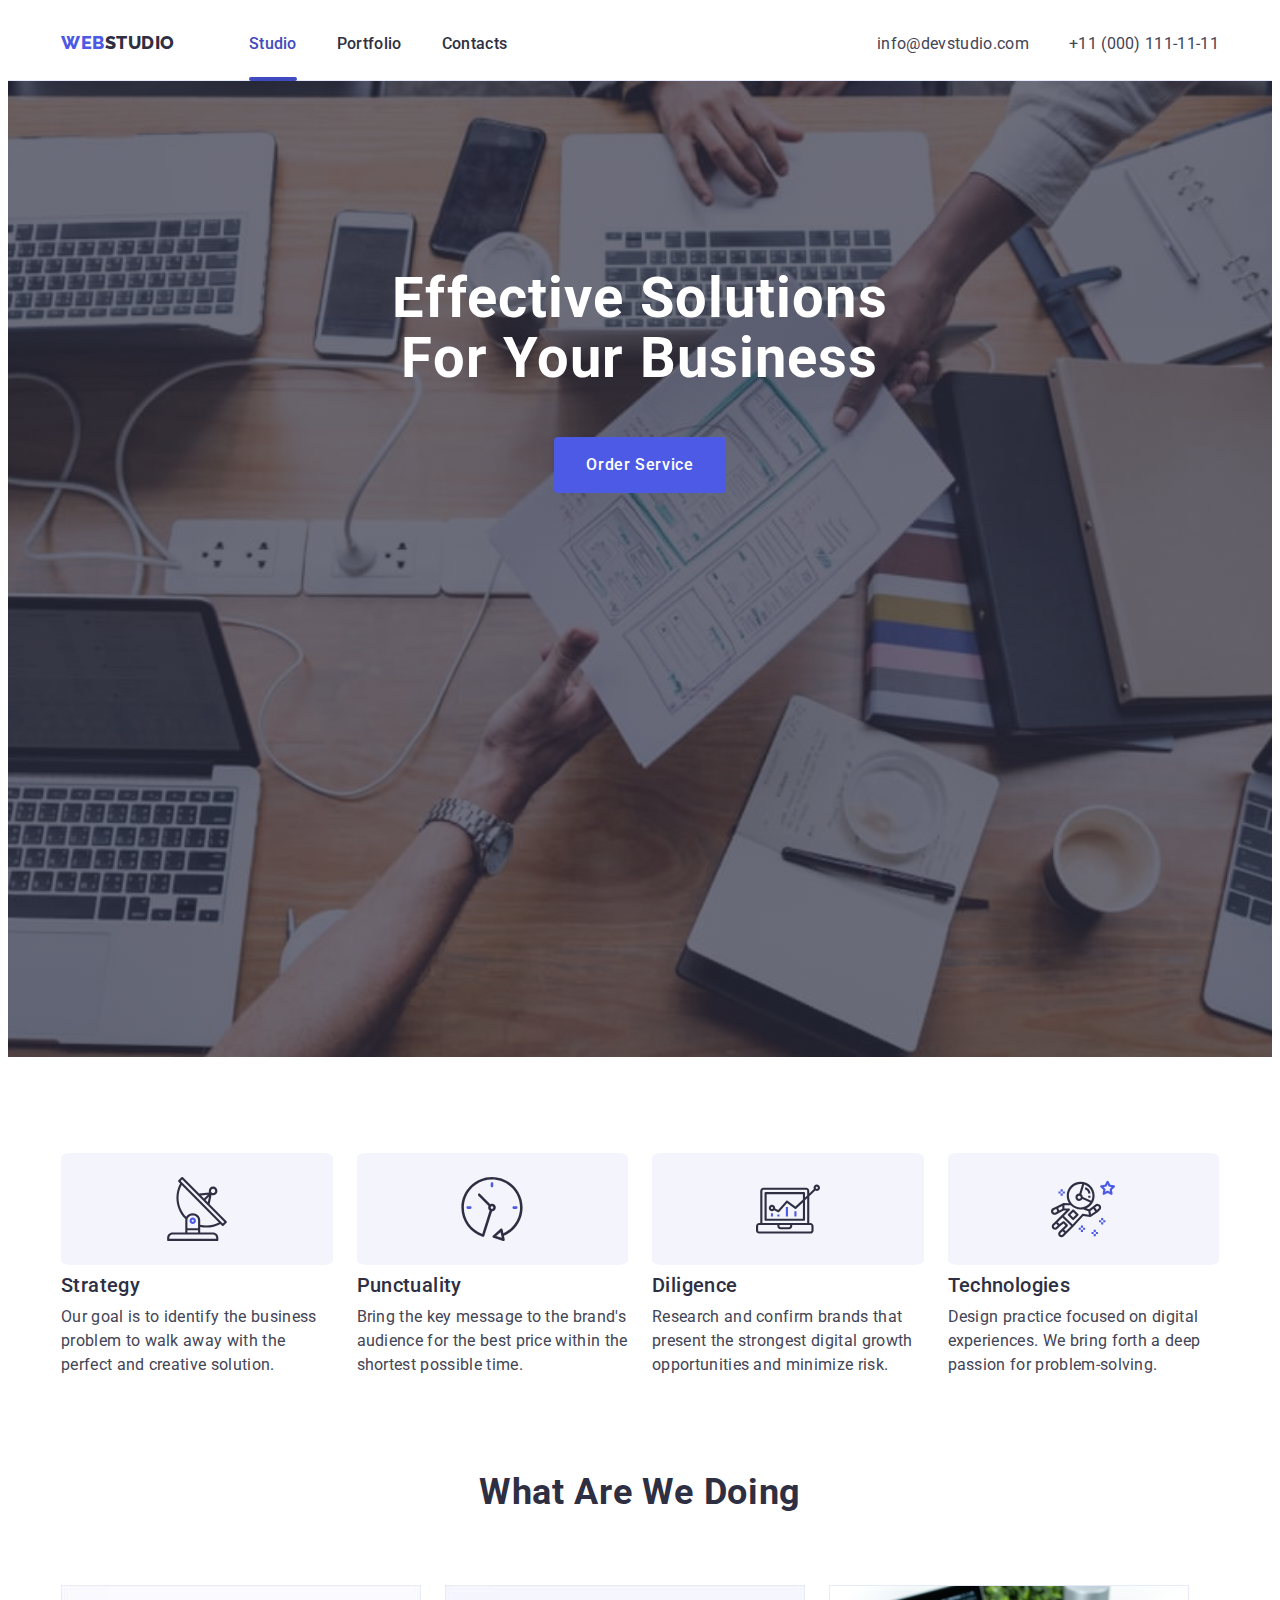
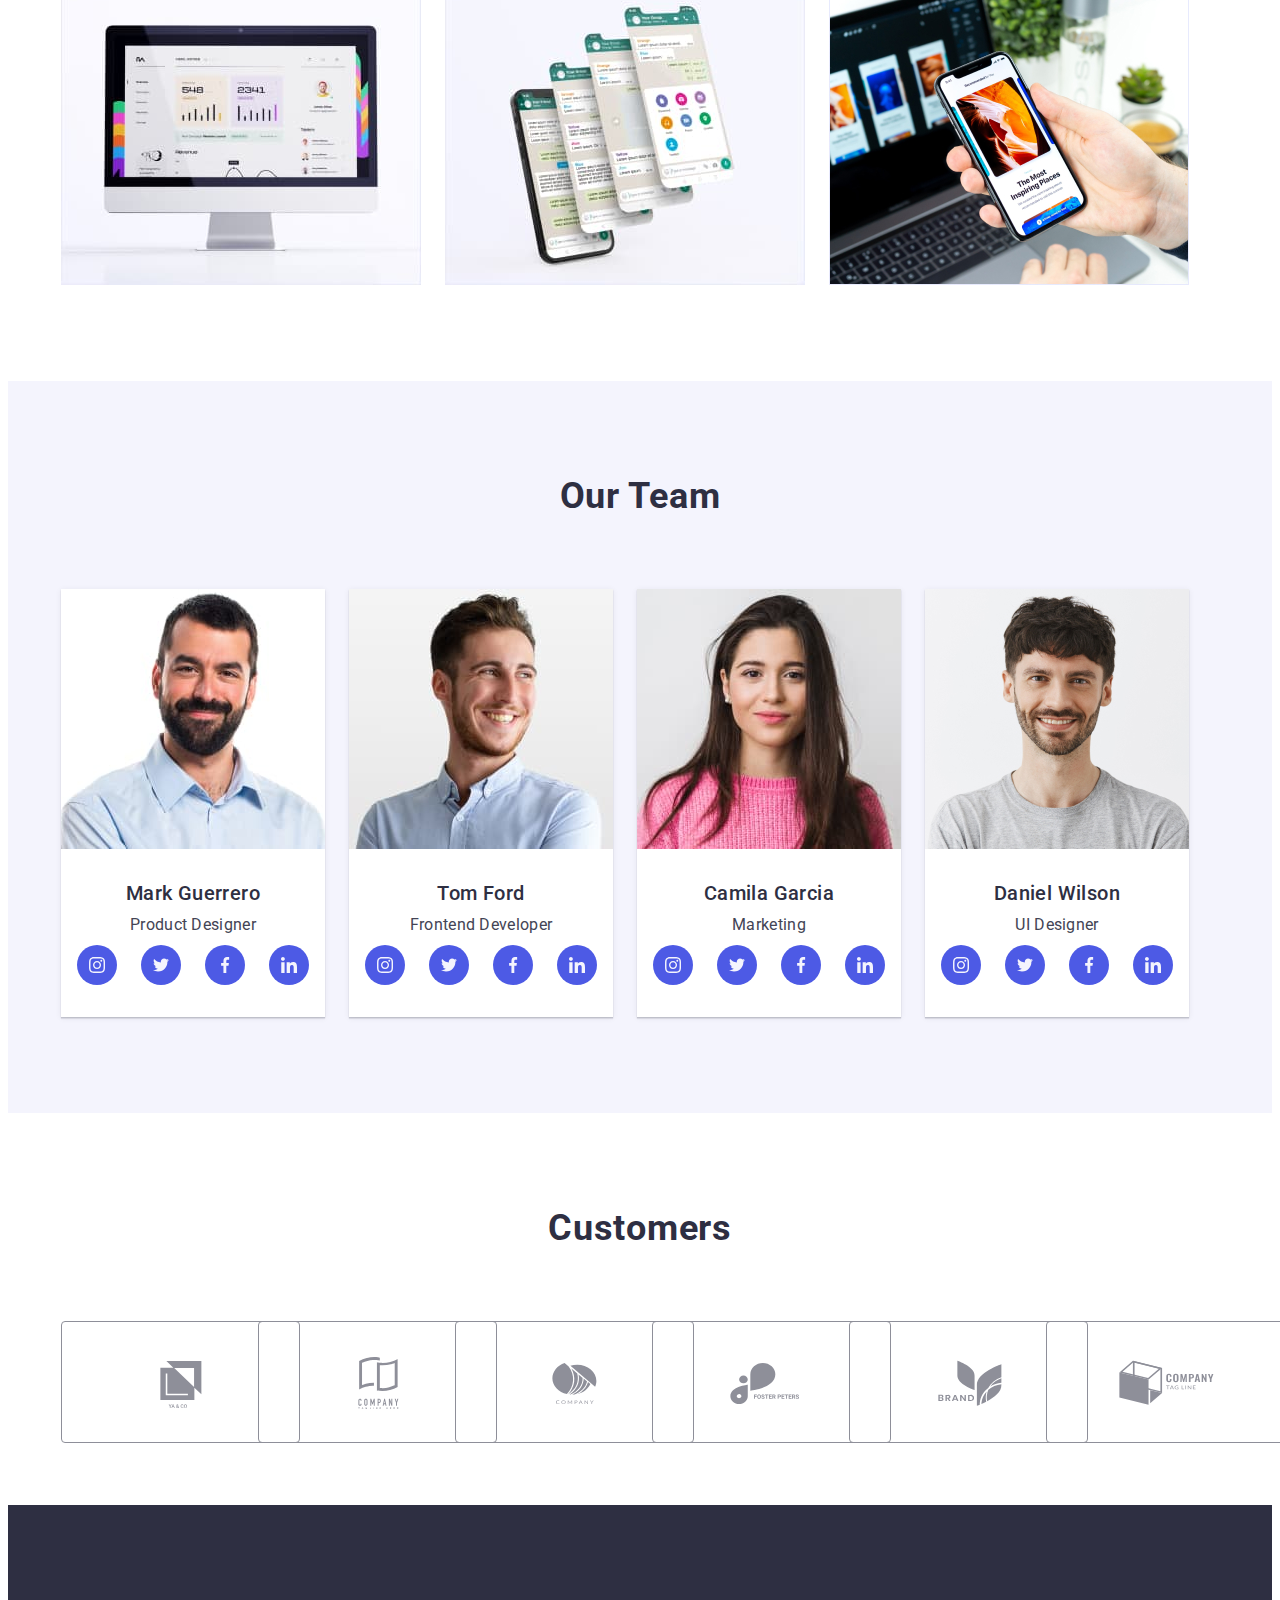
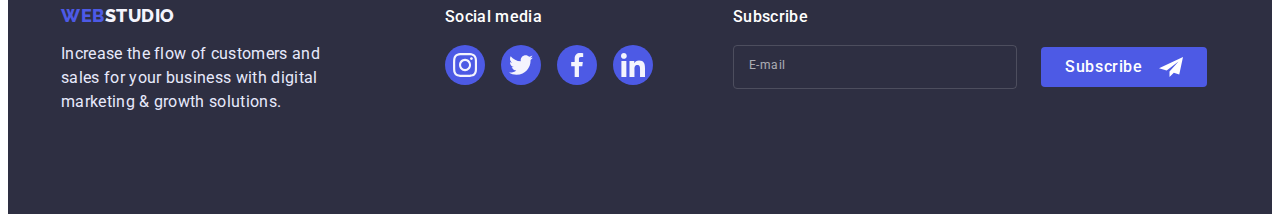
==== commit 5674ae17: "version 2" ====
--- a/index.html
+++ b/index.html
@@ -779,6 +779,7 @@
       <div
         class="footer-container narrow-container container"
       >
+      <div class="footer-info-soc">
         <div class="footer-info">
           <a href="./index.html" class="logo link">
             Web<span class="footer-logo-studio"
@@ -860,6 +861,7 @@
             </li>
           </ul>
         </div>
+      </div>
         <div class="footer-subscribe">
           <h3 class="footer-subscribe-title">Subscribe</h3>
           <form class="footer-subscribe-form">
--- a/css/styles.css
+++ b/css/styles.css
@@ -224,7 +224,7 @@
 
 /* -----------------------------HERO------------------------------------- */
 .hero {
-  max-width: 428px;
+  max-width: 767px;
   height: 432px;
   margin: 0 auto;
   background-color: var(--color-navy-blue);
@@ -262,19 +262,20 @@
 
 /* -----------------------------SECTION1 OPTION------------------------------------- */
 .option-item:not(:last-child) {
-  padding: 0 0 72px;
+  margin: 0 0 72px;
 }
 .option-icon-wrap {
   display: none;
 }
 .option-subtitle {
-  font-weight: 500;
+  font-weight: 700;
   font-size: 36px;
   line-height: 1.11;
   text-align: center;
   letter-spacing: 0.02em;
   text-transform: capitalize;
   color: var(--color-navy-blue);
+  margin-bottom: 8px;
 }
 .option-text {
   font-weight: 500;
@@ -357,11 +358,11 @@
   height: 100%;
   padding: 16px 40px;
   border-radius: 4px;
-  border: 1px solid var(--color-slate);
+  border: 1px solid var(--color-light-slate);
   display: flex;
   align-items: center;
   justify-content: center;
-  color: var(--color-slate);
+  color: var(--color-light-slate);
 }
 .customer-icon {
   width: 110px;
@@ -608,11 +609,12 @@
   margin-bottom: 48px;
 }
 .filters-btn {
+  text-align: center;
+  color: var(--color-iris);
+  background: var(--color-cloud);
   border: 1px solid var(--color-cornflower);
-  background: var(--color-cloud);
-  text-align: center;
-  color: var(--color-iris);
-  padding: 8px 16px;
+  border-radius: 4px;
+  padding: 12px 24px;
   transition: color var(--transition),
     background-color var(--transition),
     border var(--transition), box-shadow var(--transition);
@@ -632,6 +634,10 @@
 }
 .exemple-item {
   width: 100%;
+  transition: box-shadow var(--transition);
+}
+.exemple-item:is(:hover, :focus) {
+  box-shadow: var(--box-shadow-card);
 }
 .exemple-link {
   display: block;
@@ -655,13 +661,9 @@
   color: var(--color-navy-blue);
   margin-bottom: 8px;
 }
-.exemple-text {  font-size: 16px;
+.exemple-text {
+  font-size: 16px;
   line-height: 1.5;
   letter-spacing: 0.02em;
   color: var(--color-slate);
 }
-
-/* 
-
-
-*/
--- a/css/media.css
+++ b/css/media.css
@@ -89,7 +89,7 @@
 
   /* --------------------HERO--------------------*/
   .hero {
-    max-width: 768px;
+    max-width: 100vw;
     height: 436px;
     background-image: linear-gradient(
         rgba(46, 47, 66, 0.7),
@@ -128,7 +128,7 @@
     width: calc((100% - 24px) / 2);
   }
   .option-item:not(:last-child) {
-    padding: 0;
+    margin: 0;
   }
   .option-subtitle {
     text-align: start;
@@ -163,12 +163,15 @@
   /* --------------------FOOTER--------------------*/
   .footer-container {
     display: flex;
+    flex-direction: column;
+    gap: 72px;
+  }
+  .footer-info-soc {
+    display: flex;
     flex-wrap: wrap;
-    align-items: flex-start;
-  }
-  .footer-info {
-    margin: 0 24px 72px 0;
-  }
+    gap: 24px;
+  }
+  .footer-info,
   .footer-soc {
     margin-bottom: 0;
   }
@@ -189,6 +192,9 @@
     width: 264px;
     margin: 0;
     margin-right: 24px;
+  }
+  .footer-subscribe-btn {
+    margin: 0;
   }
 
   /* --------------------MODAL--------------------*/
@@ -217,212 +223,11 @@
   .exemple-item {
     width: calc((100% - 24px) / 2);
   }
-}
-
-@media screen and (min-width: 1200px) {
-  .container {
-    width: 1158px;
-  }
-  .btn {
-    transition: background-color var(--transition);
-  }
-  .btn:is(:hover, :focus) {
-    background-color: var(--color-ocean);
-  }
-  .soc-link {
-    transition: background-color var(--transition);
-  }
-  .btn-close {
-    transition: background-color var(--transition),
-      border 250ms var(--transition);
-  }
-  .btn-close:is(:hover, :focus) {
-    background-color: var(--color-ocean);
-    border: 0px;
-  }
-
-  /* --------------------HEADER--------------------*/
-  .header-container {
-    padding: 24px 15px;
-  }
-  .header-nav {
-    display: flex;
-    gap: 74px;
-  }
-  .header-address {
-    margin-left: auto;
-  }
-  .header-address-list {
-    flex-direction: row;
-    gap: 40px;
-  }
-  .header-address-link {
-    font-size: 16px;
-    line-height: 1.5;
-    letter-spacing: 0.02em;
-  }
-
-  /* --------------------HERO--------------------*/
-  .hero {
-    max-width: 1440px;
-    height: 600px;
-    background-image: linear-gradient(
-        rgba(46, 47, 66, 0.7),
-        rgba(46, 47, 66, 0.7)
-      ),
-      url(../images/desktop/hero-bg-desktop.jpg);
-    padding: 188px 0;
-  }
-  @media (min-device-pixel-ratio: 2),
-    (min-resolution: 192dpi),
-    (min-resolution: 2dppx) {
-    .hero {
-      background-image: linear-gradient(
-          rgba(46, 47, 66, 0.7),
-          rgba(46, 47, 66, 0.7)
-        ),
-        url(../images/desktop/hero-bg-desktop@2x.jpg);
-    }
-  }
-  .hero-title {
-    margin: 0 auto 48px;
-  }
-
-  /* --------------------SECTION1--------------------*/
-  .option-list {
-    gap: 24px;
-    padding: 0;
-  }
-  .option-item {
-    width: calc((100% - 72px) / 4);
-  }
-  .option-icon-wrap {
-    width: 100%;
-    height: 112px;
-    border-radius: 4%;
-    background-color: var(--color-cloud);
-    display: flex;
-    align-items: center;
-    justify-content: center;
-    margin-bottom: 8px;
-  }
-  .option-text {
-    font-weight: 400;
-  }
-
-  /* --------------------SECTION2--------------------*/
-  .works {
-    display: block;
-    padding-top: 0;
-  }
-
-  .works-title {
-    font-size: 36px;
-    line-height: 1.11;
-    text-align: center;
-    letter-spacing: 0.02em;
-    text-transform: capitalize;
-    color: var(--color-navy-blue);
-    margin-bottom: 72px;
-  }
-  .works-list {
-    display: flex;
-    gap: 24px;
-  }
-
-  /* --------------------SECTION3--------------------*/
-  .team-list {
-    flex-wrap: nowrap;
-    gap: 24px;
-  }
-  .team-item {
-    width: calc((100%-72px) / 4);
-    transition: background-color var(--transition);
-  }
-
-  .team-soc-link:is(:hover, :focus) {
-    background-color: var(--color-ocean);
-  }
-
-  /* --------------------SECTION4--------------------*/
-  .customers-list {
-    gap: 24px;
-  }
-  .customer-item {
-    width: calc((100% - 120px) / 6);
-  }
-  .customer-link {
-    transition: color var(--transition),
-      border var(--transition);
-  }
-  .customer-link:is(:hover, :focus) {
-    color: var(--color-ocean);
-    border: 1px solid var(--color-ocean);
-  }
-
-  /* --------------------FOOTER--------------------*/
-  .footer {
-    padding: 100px 0;
-  }
-  .footer-info {
-    margin: 0 120px 0 0;
-  }
-  .footer-soc {
-    margin-right: 80px;
-  }
-  .footer-soc-link {
-    transition: background-color var(--transition);
-  }
-  .footer-soc-link:is(:hover, :focus) {
-    background-color: var(--color-green);
-  }
-  .footer-subscribe-btn {
-    transition: background-color var(--transition);
-  }
-  .footer-subscribe-btn:is(:hover, :focus) {
-    background-color: var(--color-ocean);
-  }
-  /* --------------------MODAL--------------------*/
-  .modal-input {
-    padding: 0 38px;
-    transition: border-color var(--transition);
-  }
-  .modal-input-icon {
-    transition: fill var(--transition);
-  }
-  .modal-input:focus {
-    border-color: var(--color-iris);
-  }
-  .modal-input:focus + .modal-input-icon {
-    fill: var(--color-iris);
-  }
-  /* --------------------PORTFOLIO--------------------*/
-  .portfolio {
-    padding: 100px 0 120px;
-  }
-  .filters-list {
-    margin-bottom: 72px;
-  }
-
-  /* --------------------PORTFOLIO EXEMPLE--------------------*/
-  .exemple-list {
-    gap: 48px 24px;
-  }
-  
-  .exemple-item {
-    width: calc((100% - 48px) / 3);
-  
-    transition: box-shadow var(--transition);
-  }
-  
-  .exemple-item:is(:hover, :focus) {
-    box-shadow: var(--box-shadow-card);
-  }
   .exemple-cover-wrap {
     position: relative;
   }
-  
   .exemple-cover-text {
+    display: block;
     position: absolute;
     top: 0;
     width: 100%;
@@ -434,16 +239,215 @@
     background-color: var(--color-iris);
     padding: 32px 40px;
     transform: translateY(100%);
-  
+
     transition: transform var(--transition);
   }
-  
   .exemple-link:is(:hover, :focus) .exemple-cover-text {
     transform: translateY(0);
   }
 }
 
-@media screen and (min-width: 768px) and (max-width: 1199px) {
+@media screen and (min-width: 1158px) {
+  .container {
+    width: 1158px;
+    padding: 0 15px;
+  }
+  .btn {
+    transition: background-color var(--transition);
+  }
+  .btn:is(:hover, :focus) {
+    background-color: var(--color-ocean);
+  }
+  .soc-link {
+    transition: background-color var(--transition);
+  }
+  .btn-close {
+    transition: background-color var(--transition),
+      border 250ms var(--transition);
+  }
+  .btn-close:is(:hover, :focus) {
+    background-color: var(--color-ocean);
+    border: 0px;
+  }
+
+  /* --------------------HEADER--------------------*/
+  .header-container {
+    padding: 24px 15px;
+  }
+  .header-nav {
+    display: flex;
+    gap: 74px;
+  }
+  .header-address {
+    margin-left: auto;
+  }
+  .header-address-list {
+    flex-direction: row;
+    gap: 40px;
+  }
+  .header-address-link {
+    font-size: 16px;
+    line-height: 1.5;
+    letter-spacing: 0.02em;
+  }
+
+  /* --------------------HERO--------------------*/
+  .hero {
+    max-width: 100wv;
+    height: 600px;
+    background-image: linear-gradient(
+        rgba(46, 47, 66, 0.7),
+        rgba(46, 47, 66, 0.7)
+      ),
+      url(../images/desktop/hero-bg-desktop.jpg);
+    padding: 188px 0;
+  }
+  @media (min-device-pixel-ratio: 2),
+    (min-resolution: 192dpi),
+    (min-resolution: 2dppx) {
+    .hero {
+      background-image: linear-gradient(
+          rgba(46, 47, 66, 0.7),
+          rgba(46, 47, 66, 0.7)
+        ),
+        url(../images/desktop/hero-bg-desktop@2x.jpg);
+    }
+  }
+  .hero-title {
+    margin: 0 auto 48px;
+  }
+
+  /* --------------------SECTION1--------------------*/
+  .option-list {
+    gap: 24px;
+  }
+  .option-item {
+    width: calc((100% - 72px) / 4);
+  }
+  .option-icon-wrap {
+    width: 100%;
+    height: 112px;
+    border-radius: 4%;
+    background-color: var(--color-cloud);
+    display: flex;
+    align-items: center;
+    justify-content: center;
+    margin-bottom: 8px;
+  }
+  .option-subtitle {
+    font-weight: 500;
+    font-size: 20px;
+    line-height: 1.2;
+  }
+  .option-text {
+    font-weight: 400;
+  }
+
+  /* --------------------SECTION2--------------------*/
+  .works {
+    display: block;
+    padding-top: 0;
+  }
+
+  .works-title {
+    font-size: 36px;
+    line-height: 1.11;
+    text-align: center;
+    letter-spacing: 0.02em;
+    text-transform: capitalize;
+    color: var(--color-navy-blue);
+    margin-bottom: 72px;
+  }
+  .works-list {
+    display: flex;
+    gap: 24px;
+  }
+
+  /* --------------------SECTION3--------------------*/
+  .team-list {
+    flex-wrap: nowrap;
+    gap: 24px;
+  }
+  .team-item {
+    width: calc((100%-72px) / 4);
+    transition: background-color var(--transition);
+  }
+
+  .team-soc-link:is(:hover, :focus) {
+    background-color: var(--color-ocean);
+  }
+
+  /* --------------------SECTION4--------------------*/
+  .customers-list {
+    gap: 24px;
+  }
+  .customer-item {
+    width: calc((100% - 120px) / 6);
+  }
+  .customer-link {
+    transition: color var(--transition),
+      border var(--transition);
+  }
+  .customer-link:is(:hover, :focus) {
+    color: var(--color-ocean);
+    border: 1px solid var(--color-ocean);
+  }
+
+  /* --------------------FOOTER--------------------*/
+  .footer {
+    padding: 100px 0;
+  }
+  .footer-container {
+    flex-direction: row;
+    gap: 80px;
+  }
+  .footer-info-soc {
+    gap: 120px;
+  }
+  .footer-soc-link {
+    transition: background-color var(--transition);
+  }
+  .footer-soc-link:is(:hover, :focus) {
+    background-color: var(--color-green);
+  }
+  .footer-subscribe-btn {
+    transition: background-color var(--transition);
+  }
+  .footer-subscribe-btn:is(:hover, :focus) {
+    background-color: var(--color-ocean);
+  }
+  /* --------------------MODAL--------------------*/
+  .modal-input {
+    padding: 0 38px;
+    transition: border-color var(--transition);
+  }
+  .modal-input-icon {
+    transition: fill var(--transition);
+  }
+  .modal-input:focus {
+    border-color: var(--color-iris);
+  }
+  .modal-input:focus + .modal-input-icon {
+    fill: var(--color-iris);
+  }
+  /* --------------------PORTFOLIO--------------------*/
+  .portfolio {
+    padding: 100px 0 120px;
+  }
+  .filters-list {
+    margin-bottom: 72px;
+  }
+
+  /* --------------------PORTFOLIO EXEMPLE--------------------*/
+  .exemple-list {
+    gap: 48px 24px;
+  }
+  .exemple-item {
+    width: calc((100% - 48px) / 3);
+  }
+}
+
+@media screen and (min-width: 768px) and (max-width: 1157px) {
   .narrow-container {
     padding: 0 108px;
   }
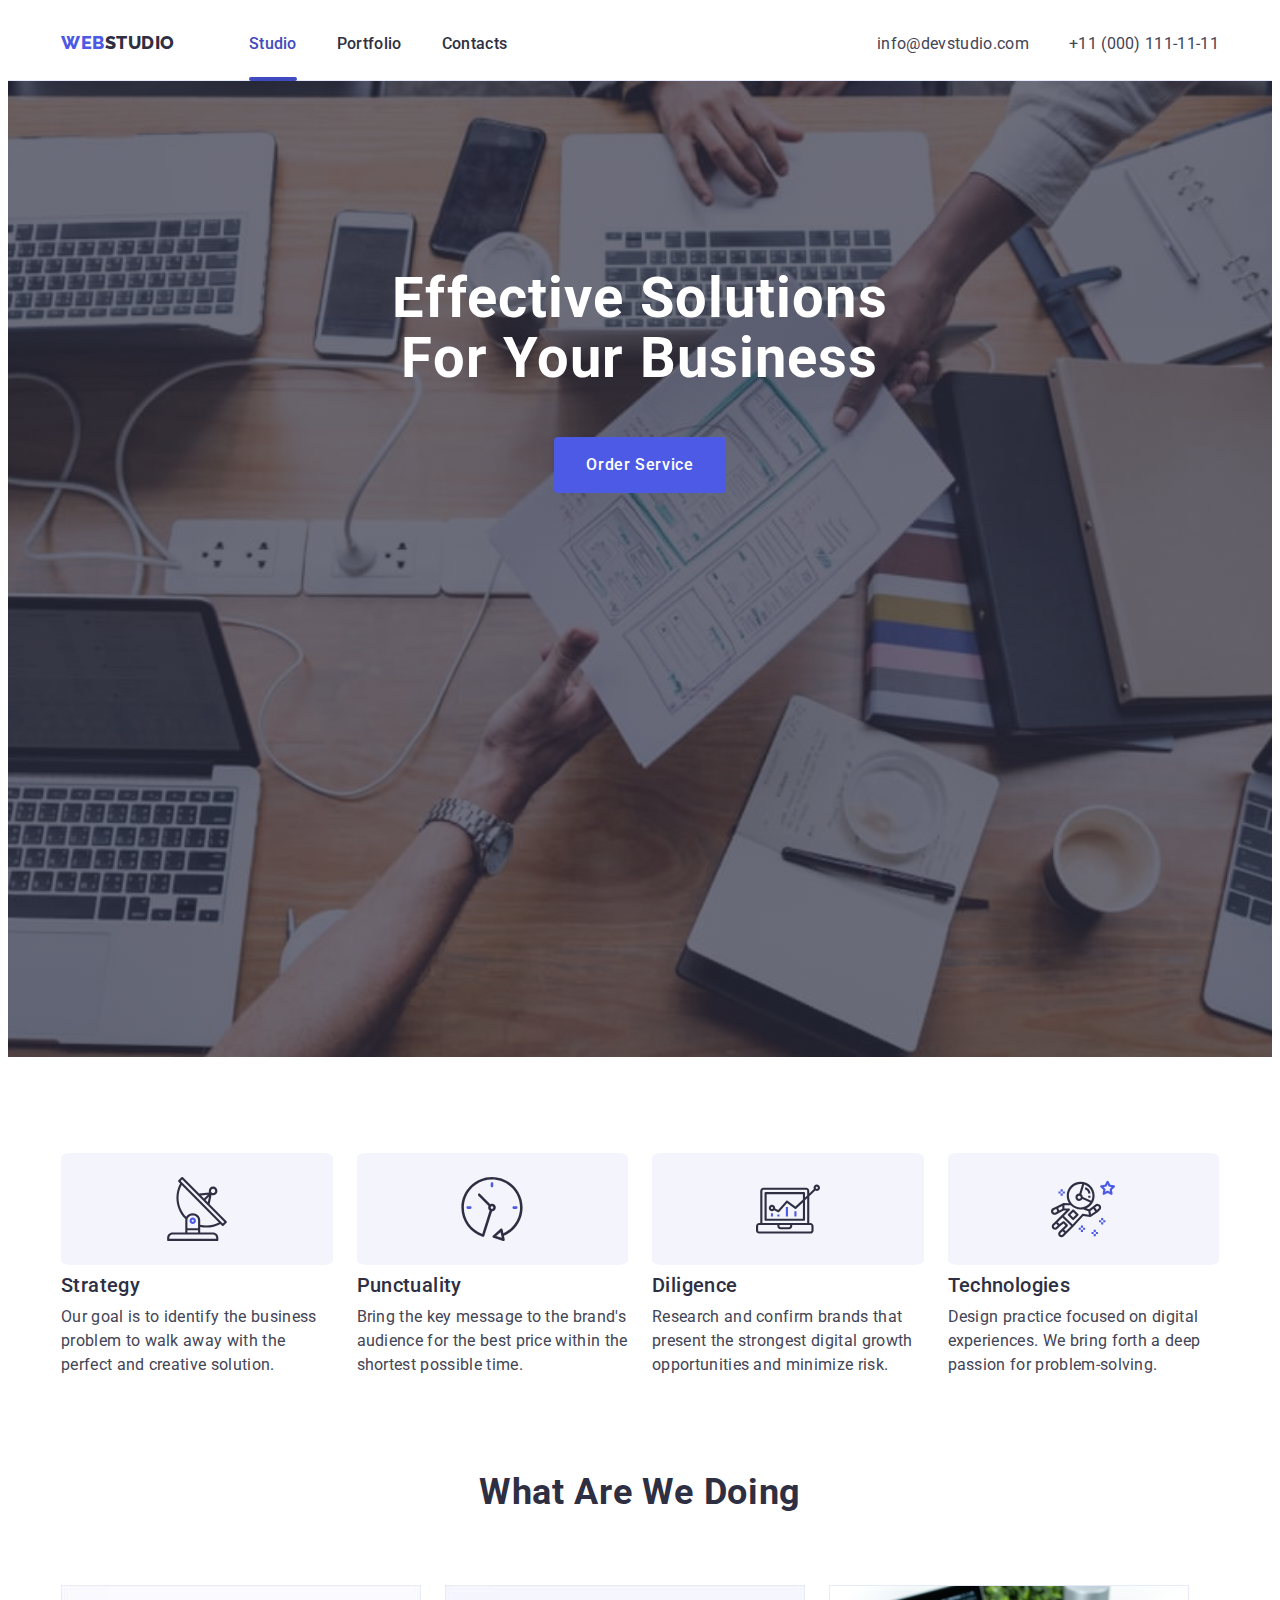
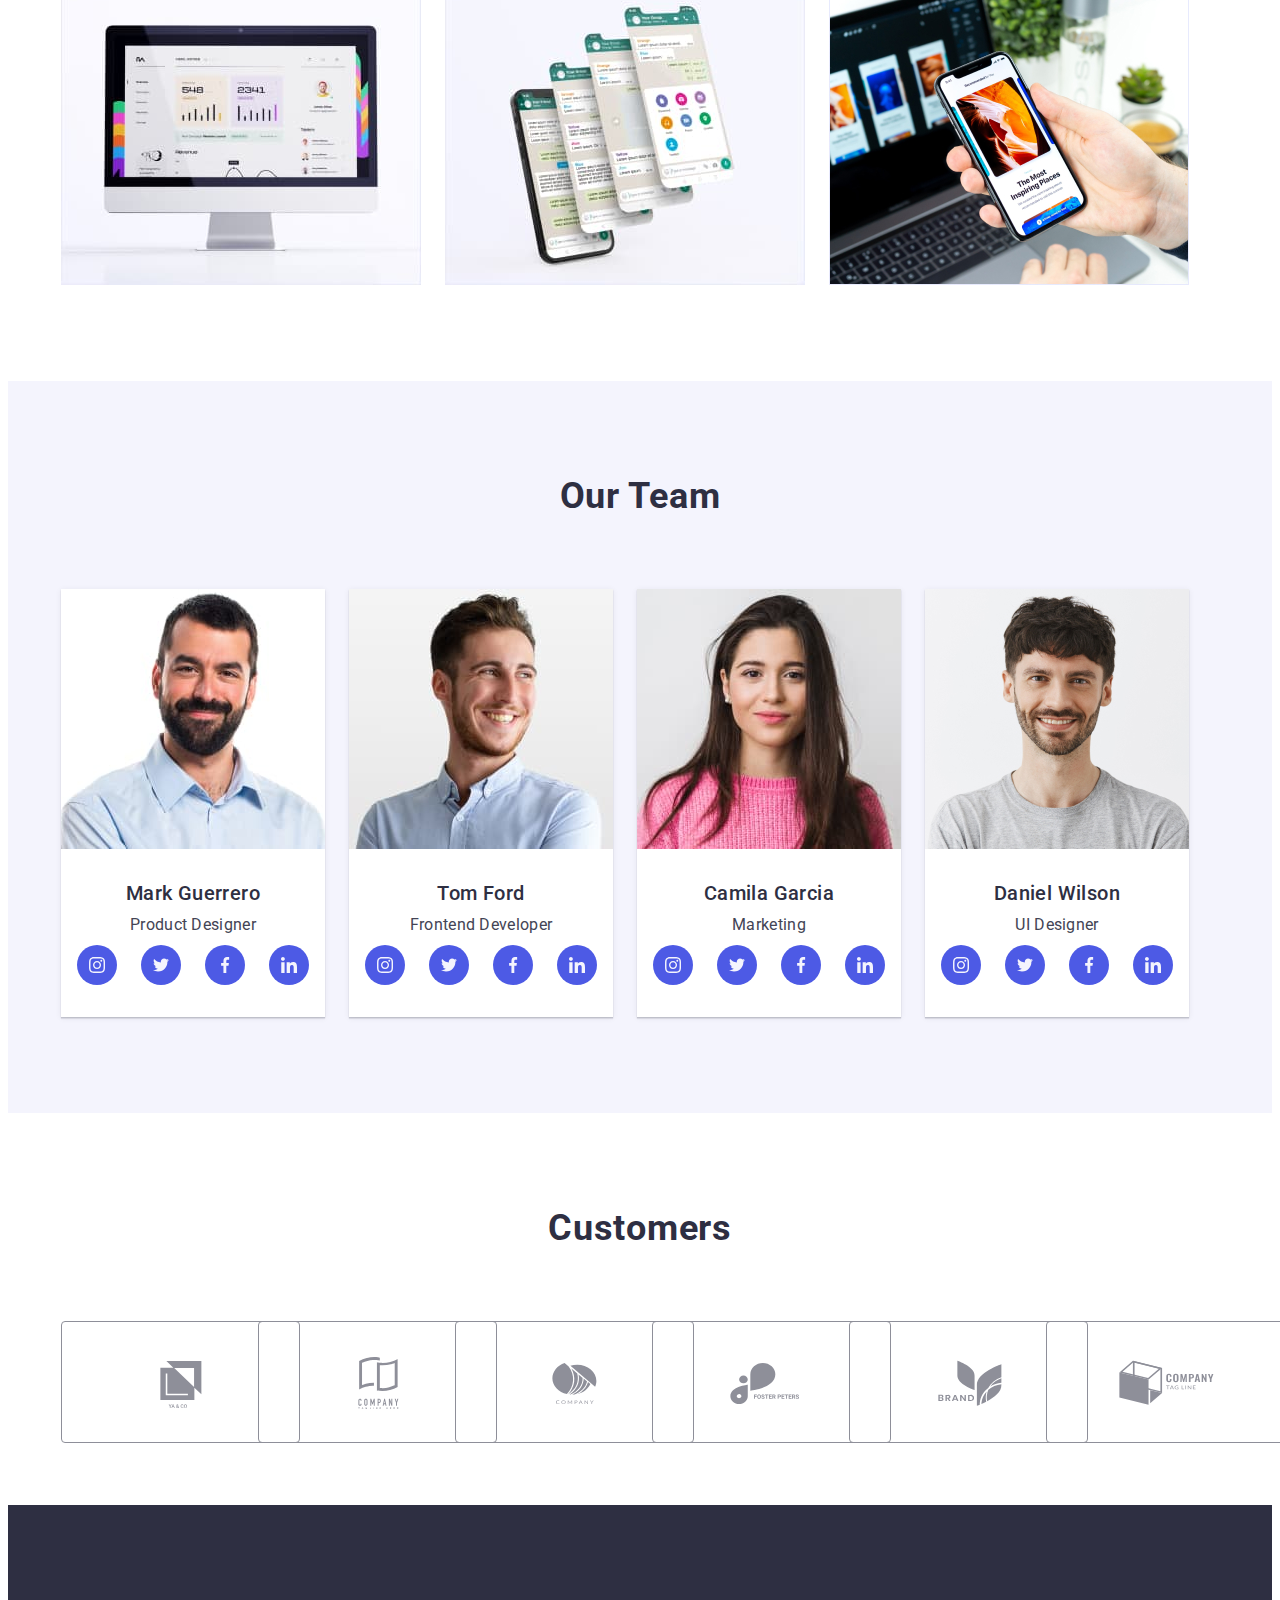
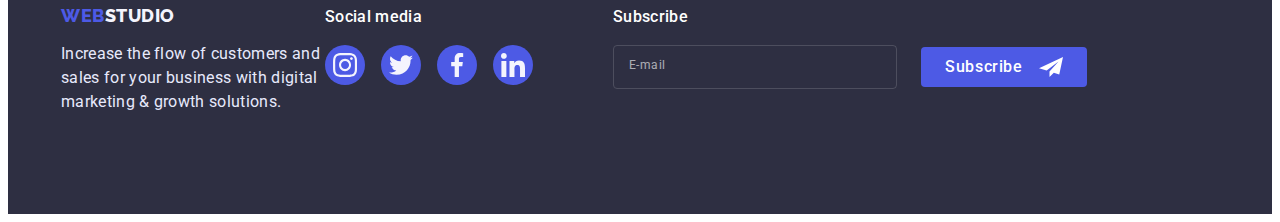
==== commit d94c5197: "version3" ====
--- a/index.html
+++ b/index.html
@@ -780,7 +780,6 @@
         class="footer-container narrow-container container"
       >
       <div class="footer-info-soc">
-        <div class="footer-info">
           <a href="./index.html" class="logo link">
             Web<span class="footer-logo-studio"
               >Studio</span
@@ -861,7 +860,6 @@
             </li>
           </ul>
         </div>
-      </div>
         <div class="footer-subscribe">
           <h3 class="footer-subscribe-title">Subscribe</h3>
           <form class="footer-subscribe-form">
--- a/css/styles.css
+++ b/css/styles.css
@@ -207,7 +207,7 @@
 }
 .mob-menu-address-tel {
   font-weight: 700;
-  font-size: 36px;
+  font-size: 24px;
   line-height: 1.11;
   letter-spacing: 0.02em;
   text-transform: capitalize;
@@ -347,7 +347,7 @@
 .customers-list {
   display: flex;
   flex-wrap: wrap;
-  gap: 16px;
+  gap: 72px 16px;
 }
 .customer-item {
   width: calc((100% - 16px) / 2);
@@ -602,7 +602,7 @@
   padding: 96px 0;
 }
 .filters-list {
-  width: 264px;
+  width: 308px;
   display: flex;
   flex-wrap: wrap;
   gap: 16px 24px;
--- a/css/media.css
+++ b/css/media.css
@@ -5,6 +5,11 @@
   .mob-menu-soc-list {
     gap: 56px;
   }
+
+.mob-menu-address-tel {
+  font-weight: 700;
+  font-size: 36px;
+}
   .footer-subscribe-email {
     width: 396px;
   }
@@ -163,17 +168,14 @@
   /* --------------------FOOTER--------------------*/
   .footer-container {
     display: flex;
-    flex-direction: column;
-    gap: 72px;
-  }
-  .footer-info-soc {
-    display: flex;
     flex-wrap: wrap;
-    gap: 24px;
-  }
-  .footer-info,
+  }
+
+  .footer-info {
+    margin: 0 24px 72px 0;
+  }
   .footer-soc {
-    margin-bottom: 0;
+    margin: 0 0 72px;
   }
   .footer-info,
   .footer-soc,
@@ -399,10 +401,12 @@
   }
   .footer-container {
     flex-direction: row;
-    gap: 80px;
-  }
-  .footer-info-soc {
-    gap: 120px;
+  }
+  .footer-info{
+    margin: 0 120px 0 0;
+  }
+  .footer-soc {
+    margin: 0 80px 0 0;
   }
   .footer-soc-link {
     transition: background-color var(--transition);
@@ -421,6 +425,9 @@
     padding: 0 38px;
     transition: border-color var(--transition);
   }
+  .modal-textarea {
+    padding: 8px 16px;
+  }
   .modal-input-icon {
     transition: fill var(--transition);
   }
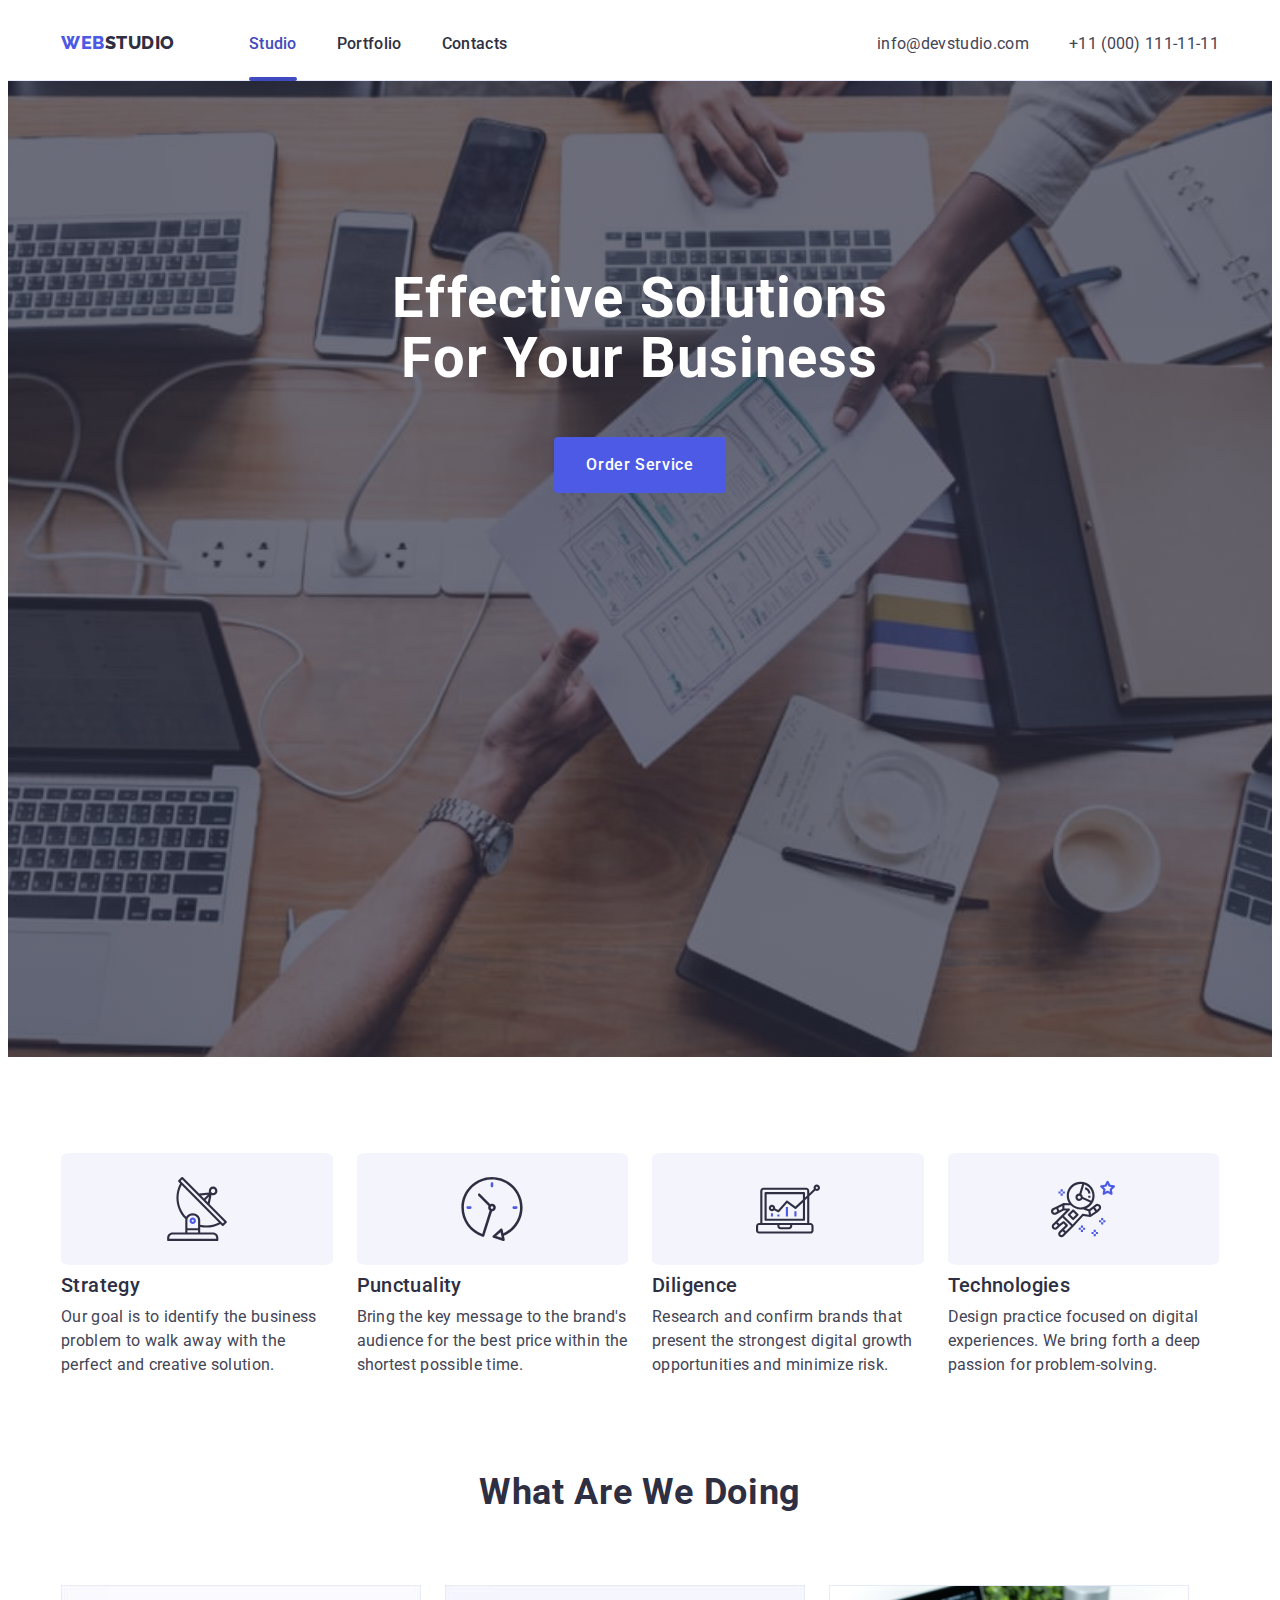
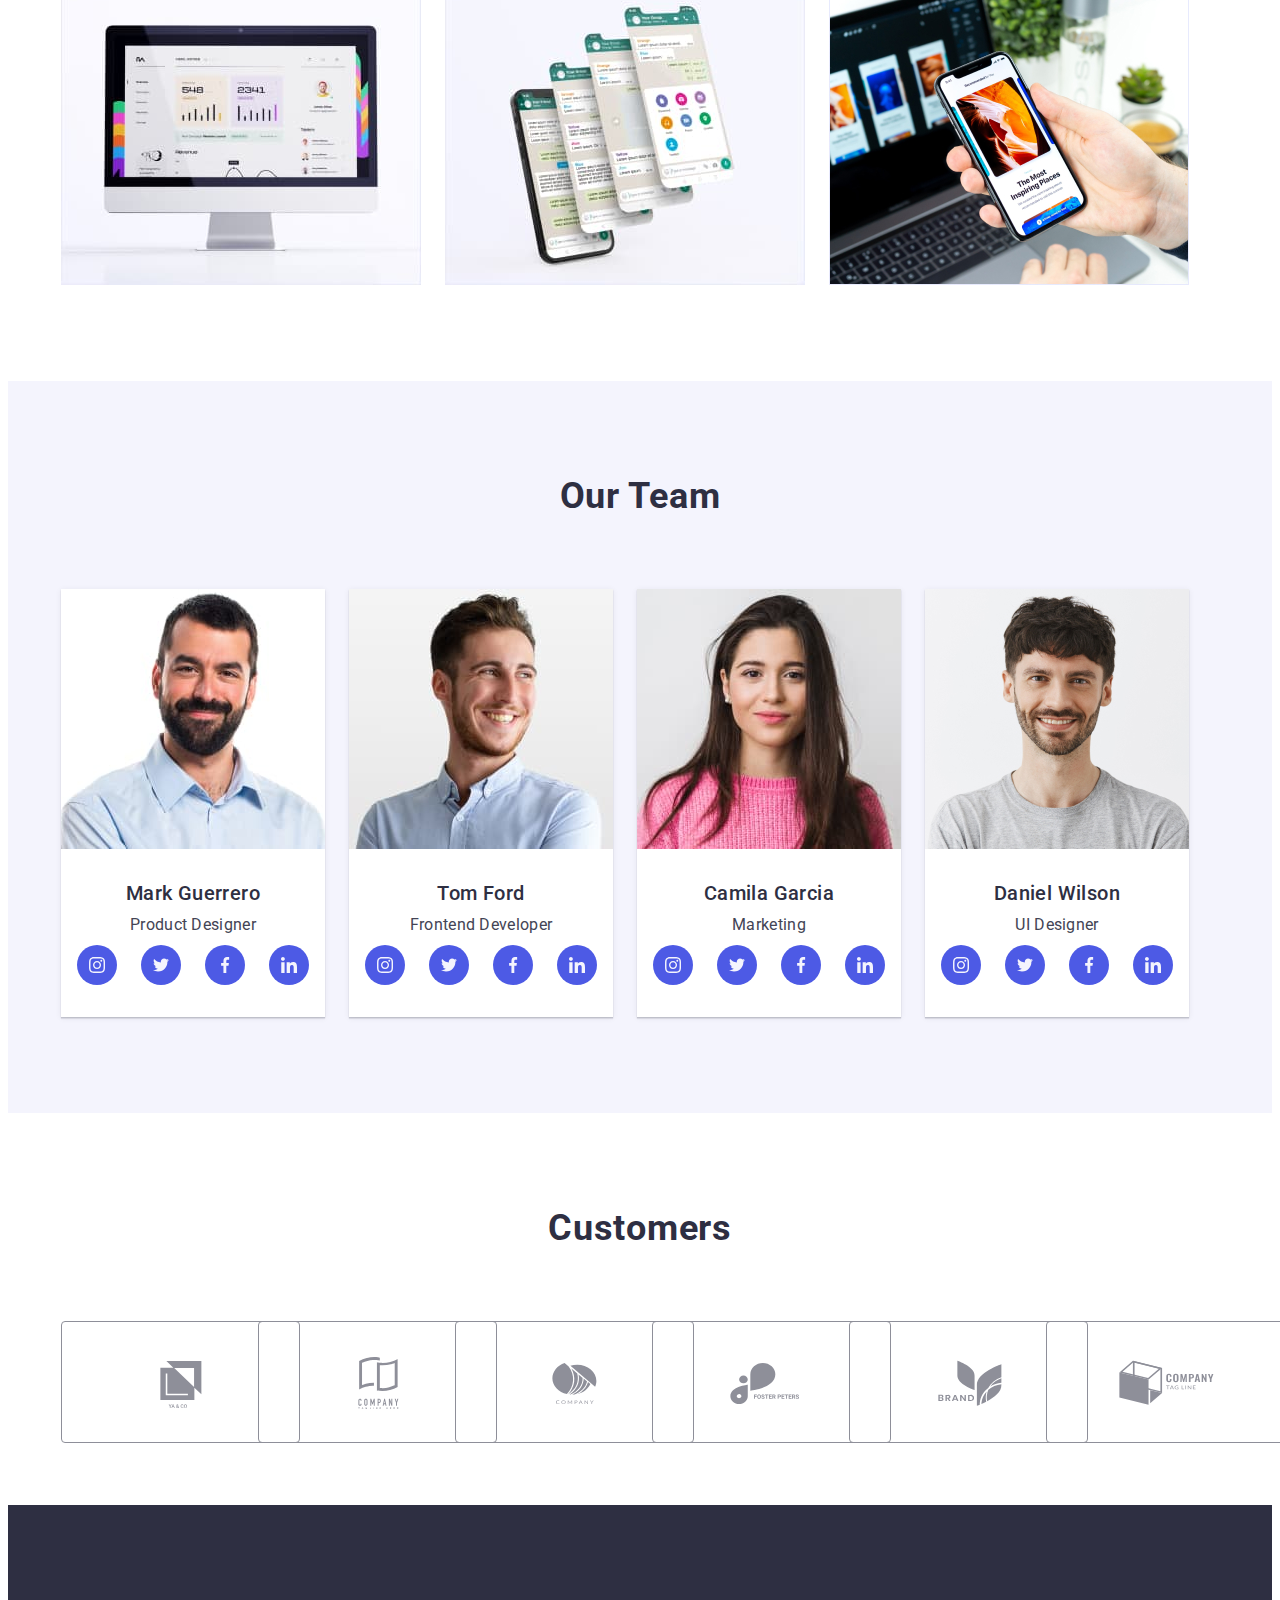
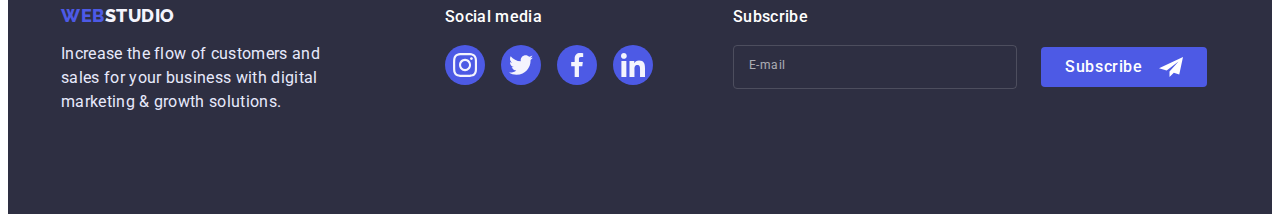
==== commit 9c6dbd56: "Update index.html" ====
--- a/index.html
+++ b/index.html
@@ -779,7 +779,7 @@
       <div
         class="footer-container narrow-container container"
       >
-      <div class="footer-info-soc">
+      <div class="footer-info">
           <a href="./index.html" class="logo link">
             Web<span class="footer-logo-studio"
               >Studio</span
